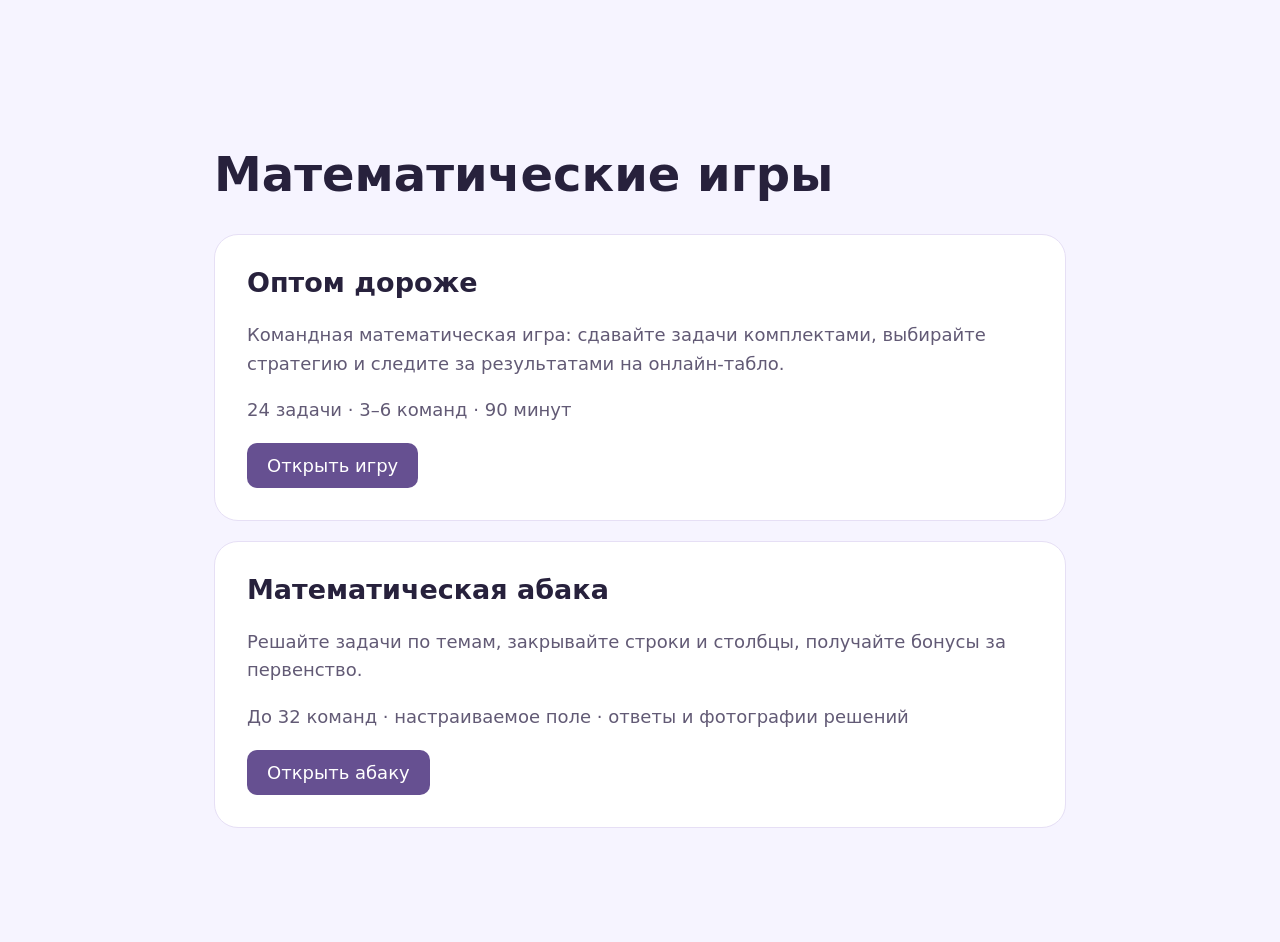
==== index.html @ e5bb2b26 "Add Mathematical Abaka on isolated Supabase tables" ====
<!doctype html><html lang="ru"><head><meta charset="utf-8"><meta name="viewport" content="width=device-width,initial-scale=1"><title>Математические игры</title><style>*{box-sizing:border-box}body{margin:0;background:#f6f4ff;color:#27213c;font:18px system-ui,sans-serif}main{max-width:900px;margin:10vh auto;padding:24px}h1{font-size:clamp(32px,6vw,48px)}article{padding:32px;background:white;border:1px solid #e6dff5;border-radius:24px}h2{margin-top:0}p{line-height:1.6;color:#625a75}a{display:inline-block;background:#665091;color:white;text-decoration:none;border-radius:10px;padding:12px 20px}</style></head><body><main><h1>Математические игры</h1><article><h2>Оптом дороже</h2><p>Командная математическая игра: сдавайте задачи комплектами, выбирайте стратегию и следите за результатами на онлайн-табло.</p><p>24 задачи · 3–6 команд · 90 минут</p><a href="./optom-dorozhe.html">Открыть игру</a></article><article style="margin-top:20px"><h2>Математическая абака</h2><p>Решайте задачи по темам, закрывайте строки и столбцы, получайте бонусы за первенство.</p><p>До 32 команд · настраиваемое поле · ответы и фотографии решений</p><a href="./abaka.html">Открыть абаку</a></article></main></body></html>
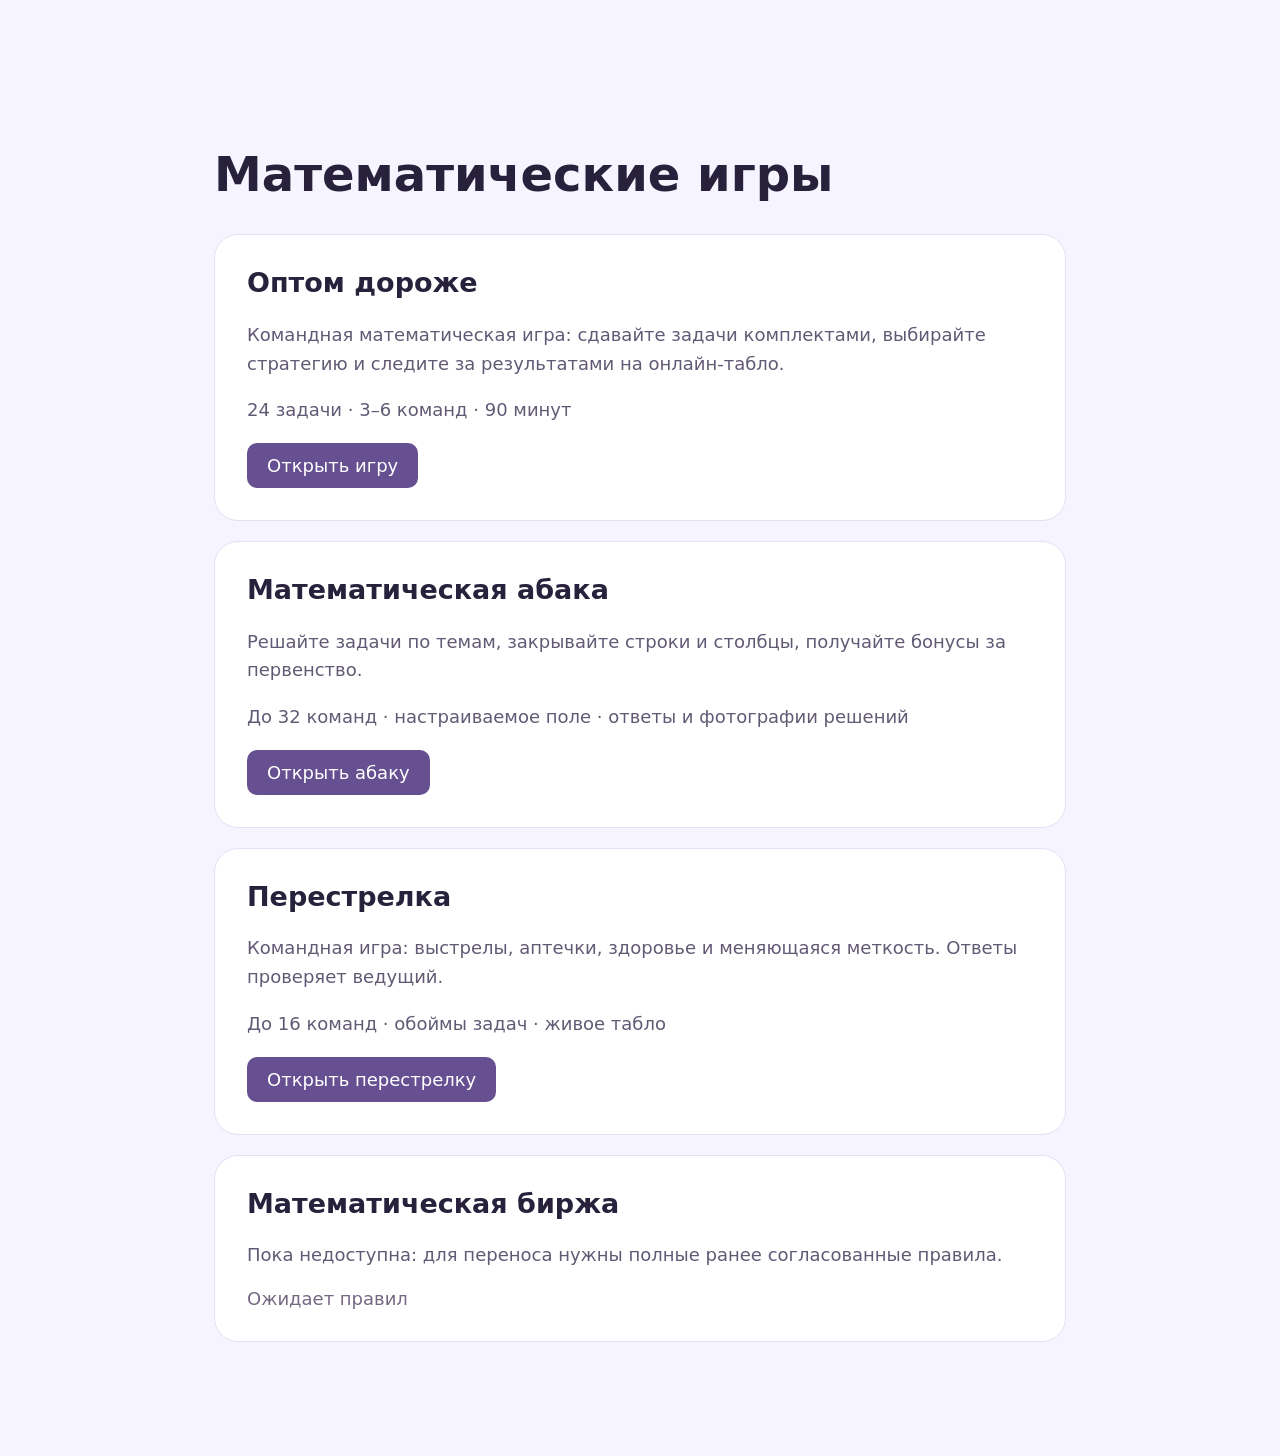
==== commit d601edc4: "Add Perestrelka with isolated Supabase engine and verified rules" ====
--- a/index.html
+++ b/index.html
@@ -1 +1 @@
-<!doctype html><html lang="ru"><head><meta charset="utf-8"><meta name="viewport" content="width=device-width,initial-scale=1"><title>Математические игры</title><style>*{box-sizing:border-box}body{margin:0;background:#f6f4ff;color:#27213c;font:18px system-ui,sans-serif}main{max-width:900px;margin:10vh auto;padding:24px}h1{font-size:clamp(32px,6vw,48px)}article{padding:32px;background:white;border:1px solid #e6dff5;border-radius:24px}h2{margin-top:0}p{line-height:1.6;color:#625a75}a{display:inline-block;background:#665091;color:white;text-decoration:none;border-radius:10px;padding:12px 20px}</style></head><body><main><h1>Математические игры</h1><article><h2>Оптом дороже</h2><p>Командная математическая игра: сдавайте задачи комплектами, выбирайте стратегию и следите за результатами на онлайн-табло.</p><p>24 задачи · 3–6 команд · 90 минут</p><a href="./optom-dorozhe.html">Открыть игру</a></article><article style="margin-top:20px"><h2>Математическая абака</h2><p>Решайте задачи по темам, закрывайте строки и столбцы, получайте бонусы за первенство.</p><p>До 32 команд · настраиваемое поле · ответы и фотографии решений</p><a href="./abaka.html">Открыть абаку</a></article></main></body></html>
+<!doctype html><html lang="ru"><head><meta charset="utf-8"><meta name="viewport" content="width=device-width,initial-scale=1"><title>Математические игры</title><style>*{box-sizing:border-box}body{margin:0;background:#f6f4ff;color:#27213c;font:18px system-ui,sans-serif}main{max-width:900px;margin:10vh auto;padding:24px}h1{font-size:clamp(32px,6vw,48px)}article{padding:32px;background:white;border:1px solid #e6dff5;border-radius:24px}h2{margin-top:0}p{line-height:1.6;color:#625a75}a{display:inline-block;background:#665091;color:white;text-decoration:none;border-radius:10px;padding:12px 20px}</style></head><body><main><h1>Математические игры</h1><article><h2>Оптом дороже</h2><p>Командная математическая игра: сдавайте задачи комплектами, выбирайте стратегию и следите за результатами на онлайн-табло.</p><p>24 задачи · 3–6 команд · 90 минут</p><a href="./optom-dorozhe.html">Открыть игру</a></article><article style="margin-top:20px"><h2>Математическая абака</h2><p>Решайте задачи по темам, закрывайте строки и столбцы, получайте бонусы за первенство.</p><p>До 32 команд · настраиваемое поле · ответы и фотографии решений</p><a href="./abaka.html">Открыть абаку</a></article><article style="margin-top:20px"><h2>Перестрелка</h2><p>Командная игра: выстрелы, аптечки, здоровье и меняющаяся меткость. Ответы проверяет ведущий.</p><p>До 16 команд · обоймы задач · живое табло</p><a href="./perestrelka.html">Открыть перестрелку</a></article><article style="margin-top:20px"><h2>Математическая биржа</h2><p>Пока недоступна: для переноса нужны полные ранее согласованные правила.</p><span style="color:#746883">Ожидает правил</span></article></main></body></html>
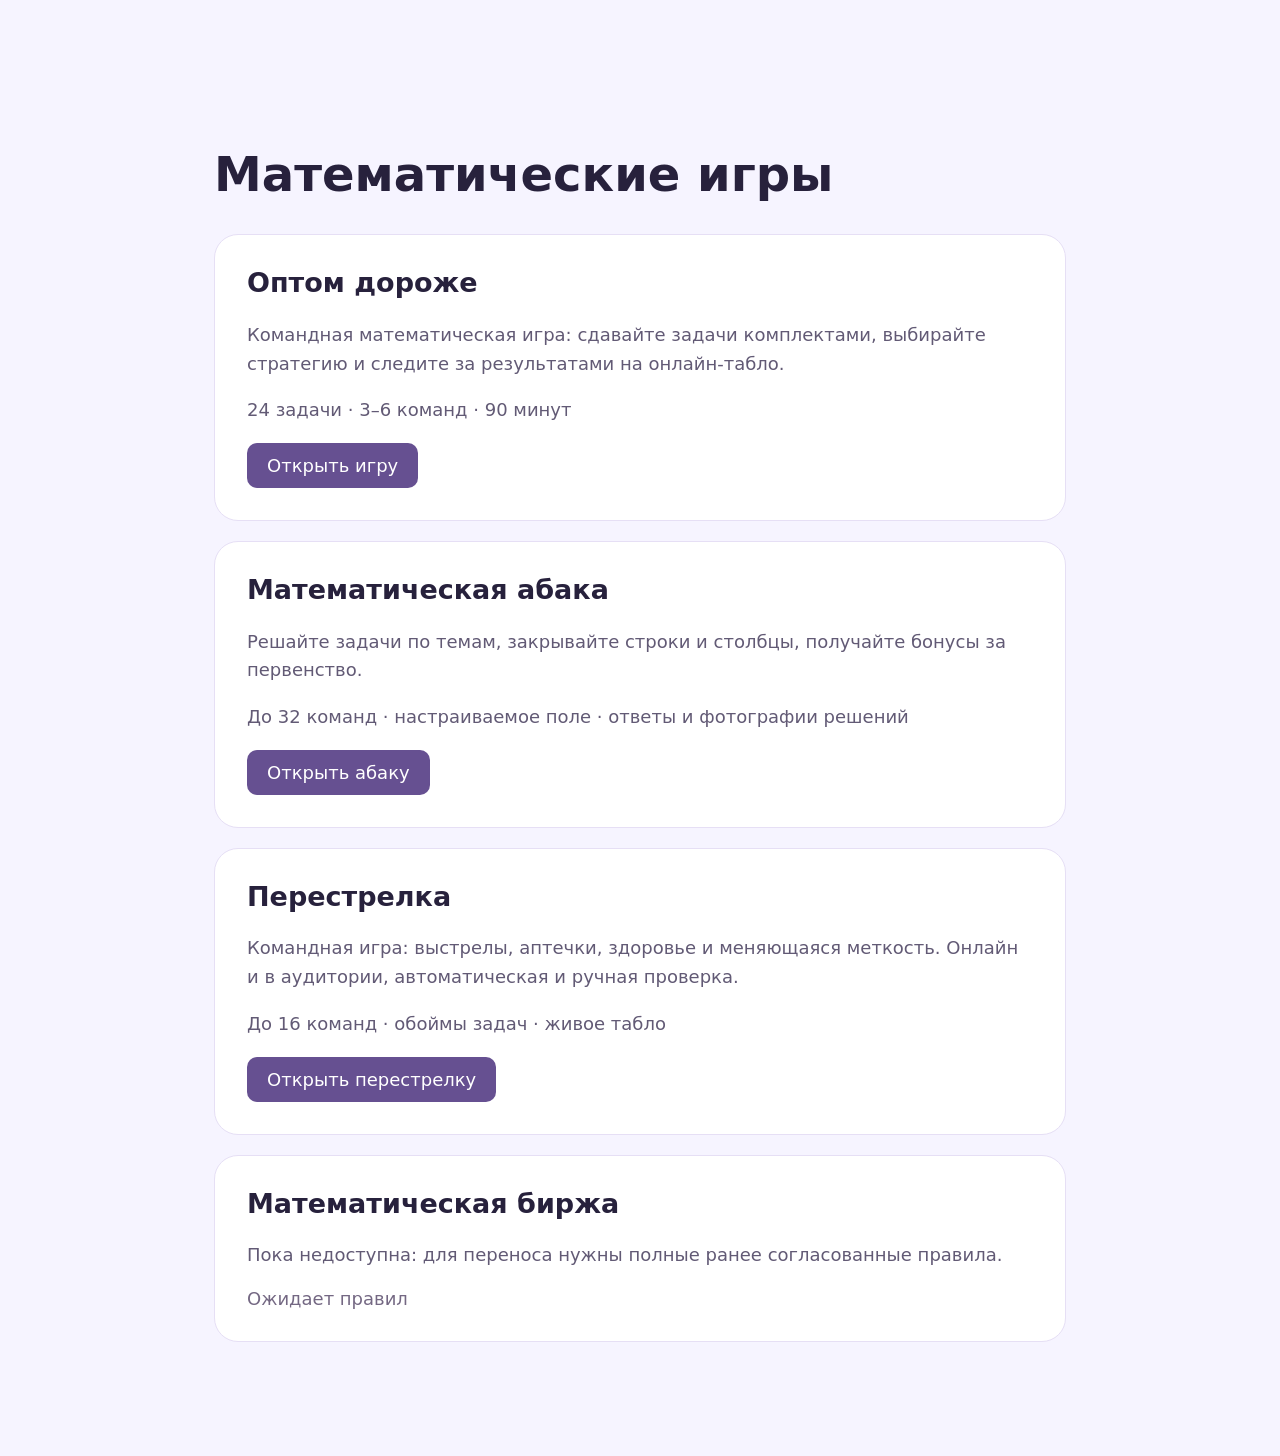
==== commit 180e73fd: "Add team submissions, Excel tasks and classroom mode across games" ====
--- a/index.html
+++ b/index.html
@@ -1 +1 @@
-<!doctype html><html lang="ru"><head><meta charset="utf-8"><meta name="viewport" content="width=device-width,initial-scale=1"><title>Математические игры</title><style>*{box-sizing:border-box}body{margin:0;background:#f6f4ff;color:#27213c;font:18px system-ui,sans-serif}main{max-width:900px;margin:10vh auto;padding:24px}h1{font-size:clamp(32px,6vw,48px)}article{padding:32px;background:white;border:1px solid #e6dff5;border-radius:24px}h2{margin-top:0}p{line-height:1.6;color:#625a75}a{display:inline-block;background:#665091;color:white;text-decoration:none;border-radius:10px;padding:12px 20px}</style></head><body><main><h1>Математические игры</h1><article><h2>Оптом дороже</h2><p>Командная математическая игра: сдавайте задачи комплектами, выбирайте стратегию и следите за результатами на онлайн-табло.</p><p>24 задачи · 3–6 команд · 90 минут</p><a href="./optom-dorozhe.html">Открыть игру</a></article><article style="margin-top:20px"><h2>Математическая абака</h2><p>Решайте задачи по темам, закрывайте строки и столбцы, получайте бонусы за первенство.</p><p>До 32 команд · настраиваемое поле · ответы и фотографии решений</p><a href="./abaka.html">Открыть абаку</a></article><article style="margin-top:20px"><h2>Перестрелка</h2><p>Командная игра: выстрелы, аптечки, здоровье и меняющаяся меткость. Ответы проверяет ведущий.</p><p>До 16 команд · обоймы задач · живое табло</p><a href="./perestrelka.html">Открыть перестрелку</a></article><article style="margin-top:20px"><h2>Математическая биржа</h2><p>Пока недоступна: для переноса нужны полные ранее согласованные правила.</p><span style="color:#746883">Ожидает правил</span></article></main></body></html>
+<!doctype html><html lang="ru"><head><meta charset="utf-8"><meta name="viewport" content="width=device-width,initial-scale=1"><title>Математические игры</title><style>*{box-sizing:border-box}body{margin:0;background:#f6f4ff;color:#27213c;font:18px system-ui,sans-serif}main{max-width:900px;margin:10vh auto;padding:24px}h1{font-size:clamp(32px,6vw,48px)}article{padding:32px;background:white;border:1px solid #e6dff5;border-radius:24px}h2{margin-top:0}p{line-height:1.6;color:#625a75}a{display:inline-block;background:#665091;color:white;text-decoration:none;border-radius:10px;padding:12px 20px}</style></head><body><main><h1>Математические игры</h1><article><h2>Оптом дороже</h2><p>Командная математическая игра: сдавайте задачи комплектами, выбирайте стратегию и следите за результатами на онлайн-табло.</p><p>24 задачи · 3–6 команд · 90 минут</p><a href="./optom-dorozhe.html">Открыть игру</a></article><article style="margin-top:20px"><h2>Математическая абака</h2><p>Решайте задачи по темам, закрывайте строки и столбцы, получайте бонусы за первенство.</p><p>До 32 команд · настраиваемое поле · ответы и фотографии решений</p><a href="./abaka.html">Открыть абаку</a></article><article style="margin-top:20px"><h2>Перестрелка</h2><p>Командная игра: выстрелы, аптечки, здоровье и меняющаяся меткость. Онлайн и в аудитории, автоматическая и ручная проверка.</p><p>До 16 команд · обоймы задач · живое табло</p><a href="./perestrelka.html">Открыть перестрелку</a></article><article style="margin-top:20px"><h2>Математическая биржа</h2><p>Пока недоступна: для переноса нужны полные ранее согласованные правила.</p><span style="color:#746883">Ожидает правил</span></article></main></body></html>
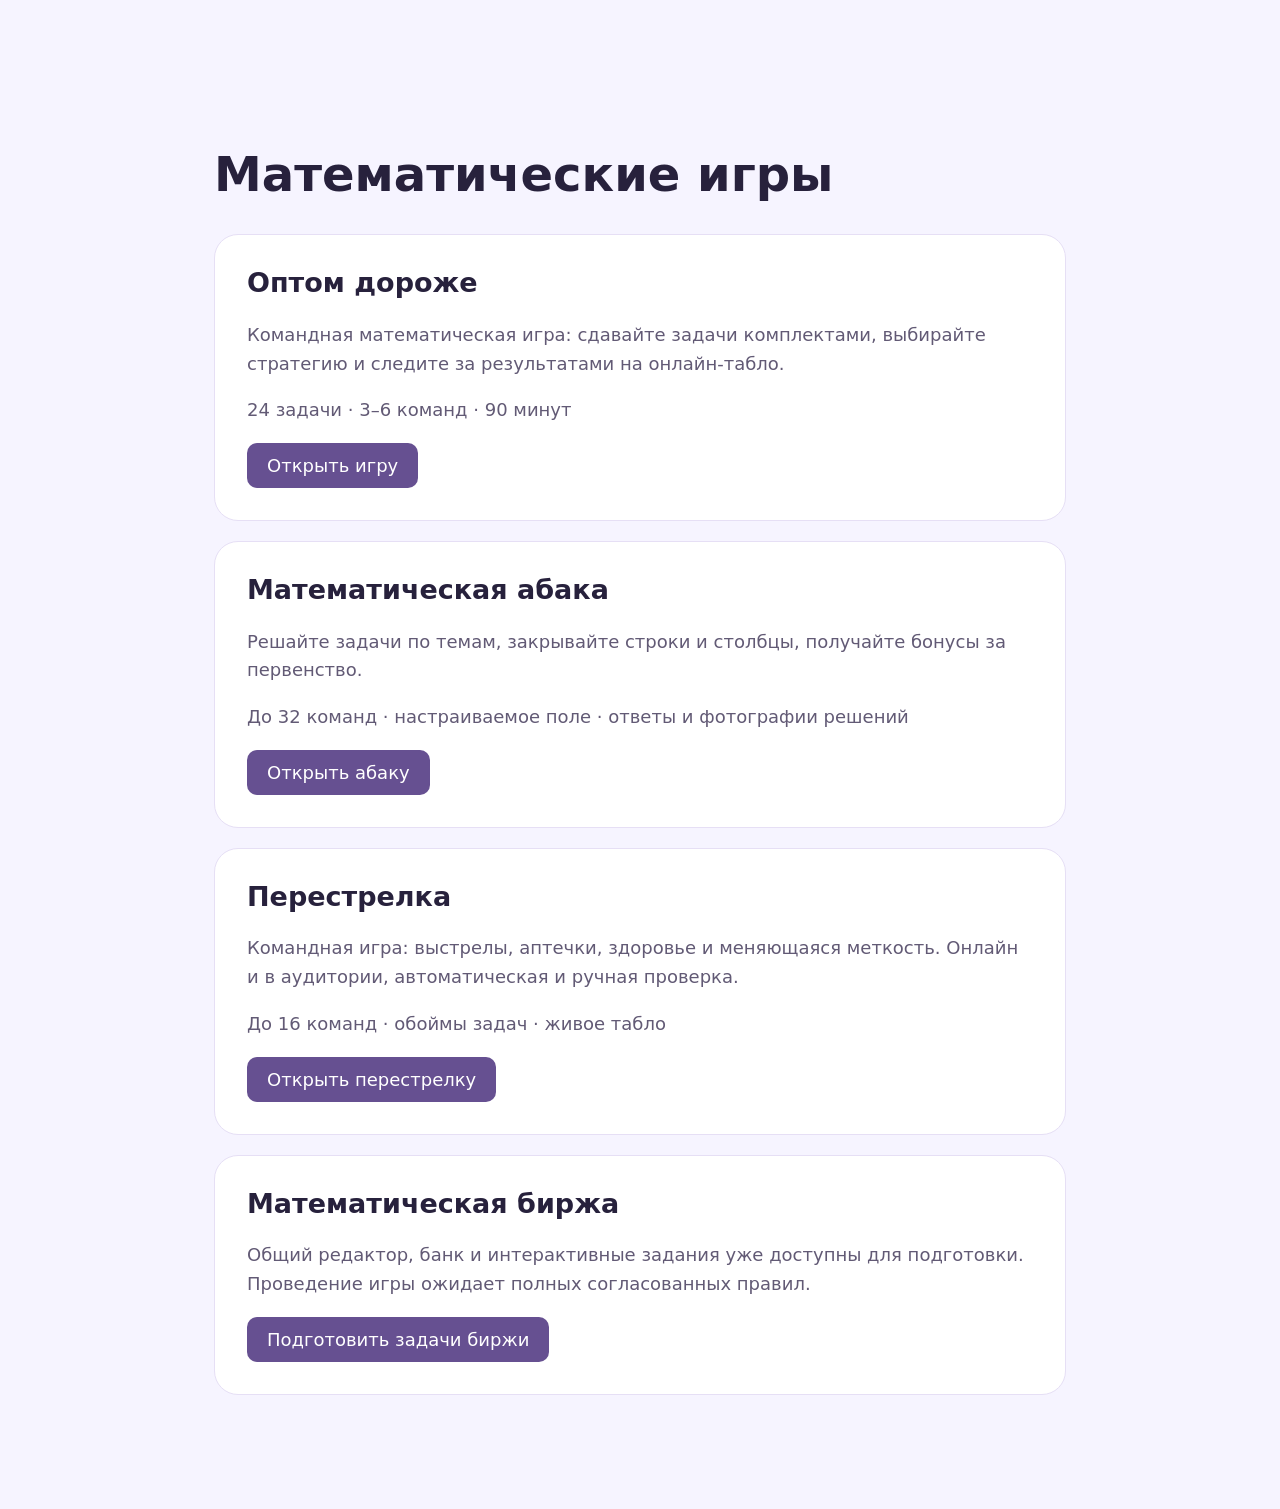
==== commit a2fce567: "Add shared task bank, cutting puzzles, private attachments and retention" ====
--- a/index.html
+++ b/index.html
@@ -1 +1 @@
-<!doctype html><html lang="ru"><head><meta charset="utf-8"><meta name="viewport" content="width=device-width,initial-scale=1"><title>Математические игры</title><style>*{box-sizing:border-box}body{margin:0;background:#f6f4ff;color:#27213c;font:18px system-ui,sans-serif}main{max-width:900px;margin:10vh auto;padding:24px}h1{font-size:clamp(32px,6vw,48px)}article{padding:32px;background:white;border:1px solid #e6dff5;border-radius:24px}h2{margin-top:0}p{line-height:1.6;color:#625a75}a{display:inline-block;background:#665091;color:white;text-decoration:none;border-radius:10px;padding:12px 20px}</style></head><body><main><h1>Математические игры</h1><article><h2>Оптом дороже</h2><p>Командная математическая игра: сдавайте задачи комплектами, выбирайте стратегию и следите за результатами на онлайн-табло.</p><p>24 задачи · 3–6 команд · 90 минут</p><a href="./optom-dorozhe.html">Открыть игру</a></article><article style="margin-top:20px"><h2>Математическая абака</h2><p>Решайте задачи по темам, закрывайте строки и столбцы, получайте бонусы за первенство.</p><p>До 32 команд · настраиваемое поле · ответы и фотографии решений</p><a href="./abaka.html">Открыть абаку</a></article><article style="margin-top:20px"><h2>Перестрелка</h2><p>Командная игра: выстрелы, аптечки, здоровье и меняющаяся меткость. Онлайн и в аудитории, автоматическая и ручная проверка.</p><p>До 16 команд · обоймы задач · живое табло</p><a href="./perestrelka.html">Открыть перестрелку</a></article><article style="margin-top:20px"><h2>Математическая биржа</h2><p>Пока недоступна: для переноса нужны полные ранее согласованные правила.</p><span style="color:#746883">Ожидает правил</span></article></main></body></html>
+<!doctype html><html lang="ru"><head><meta charset="utf-8"><meta name="viewport" content="width=device-width,initial-scale=1"><title>Математические игры</title><style>*{box-sizing:border-box}body{margin:0;background:#f6f4ff;color:#27213c;font:18px system-ui,sans-serif}main{max-width:900px;margin:10vh auto;padding:24px}h1{font-size:clamp(32px,6vw,48px)}article{padding:32px;background:white;border:1px solid #e6dff5;border-radius:24px}h2{margin-top:0}p{line-height:1.6;color:#625a75}a{display:inline-block;background:#665091;color:white;text-decoration:none;border-radius:10px;padding:12px 20px}</style></head><body><main><h1>Математические игры</h1><article><h2>Оптом дороже</h2><p>Командная математическая игра: сдавайте задачи комплектами, выбирайте стратегию и следите за результатами на онлайн-табло.</p><p>24 задачи · 3–6 команд · 90 минут</p><a href="./optom-dorozhe.html">Открыть игру</a></article><article style="margin-top:20px"><h2>Математическая абака</h2><p>Решайте задачи по темам, закрывайте строки и столбцы, получайте бонусы за первенство.</p><p>До 32 команд · настраиваемое поле · ответы и фотографии решений</p><a href="./abaka.html">Открыть абаку</a></article><article style="margin-top:20px"><h2>Перестрелка</h2><p>Командная игра: выстрелы, аптечки, здоровье и меняющаяся меткость. Онлайн и в аудитории, автоматическая и ручная проверка.</p><p>До 16 команд · обоймы задач · живое табло</p><a href="./perestrelka.html">Открыть перестрелку</a></article><article style="margin-top:20px"><h2>Математическая биржа</h2><p>Общий редактор, банк и интерактивные задания уже доступны для подготовки. Проведение игры ожидает полных согласованных правил.</p><a href="./birzha.html">Подготовить задачи биржи</a></article></main></body></html>
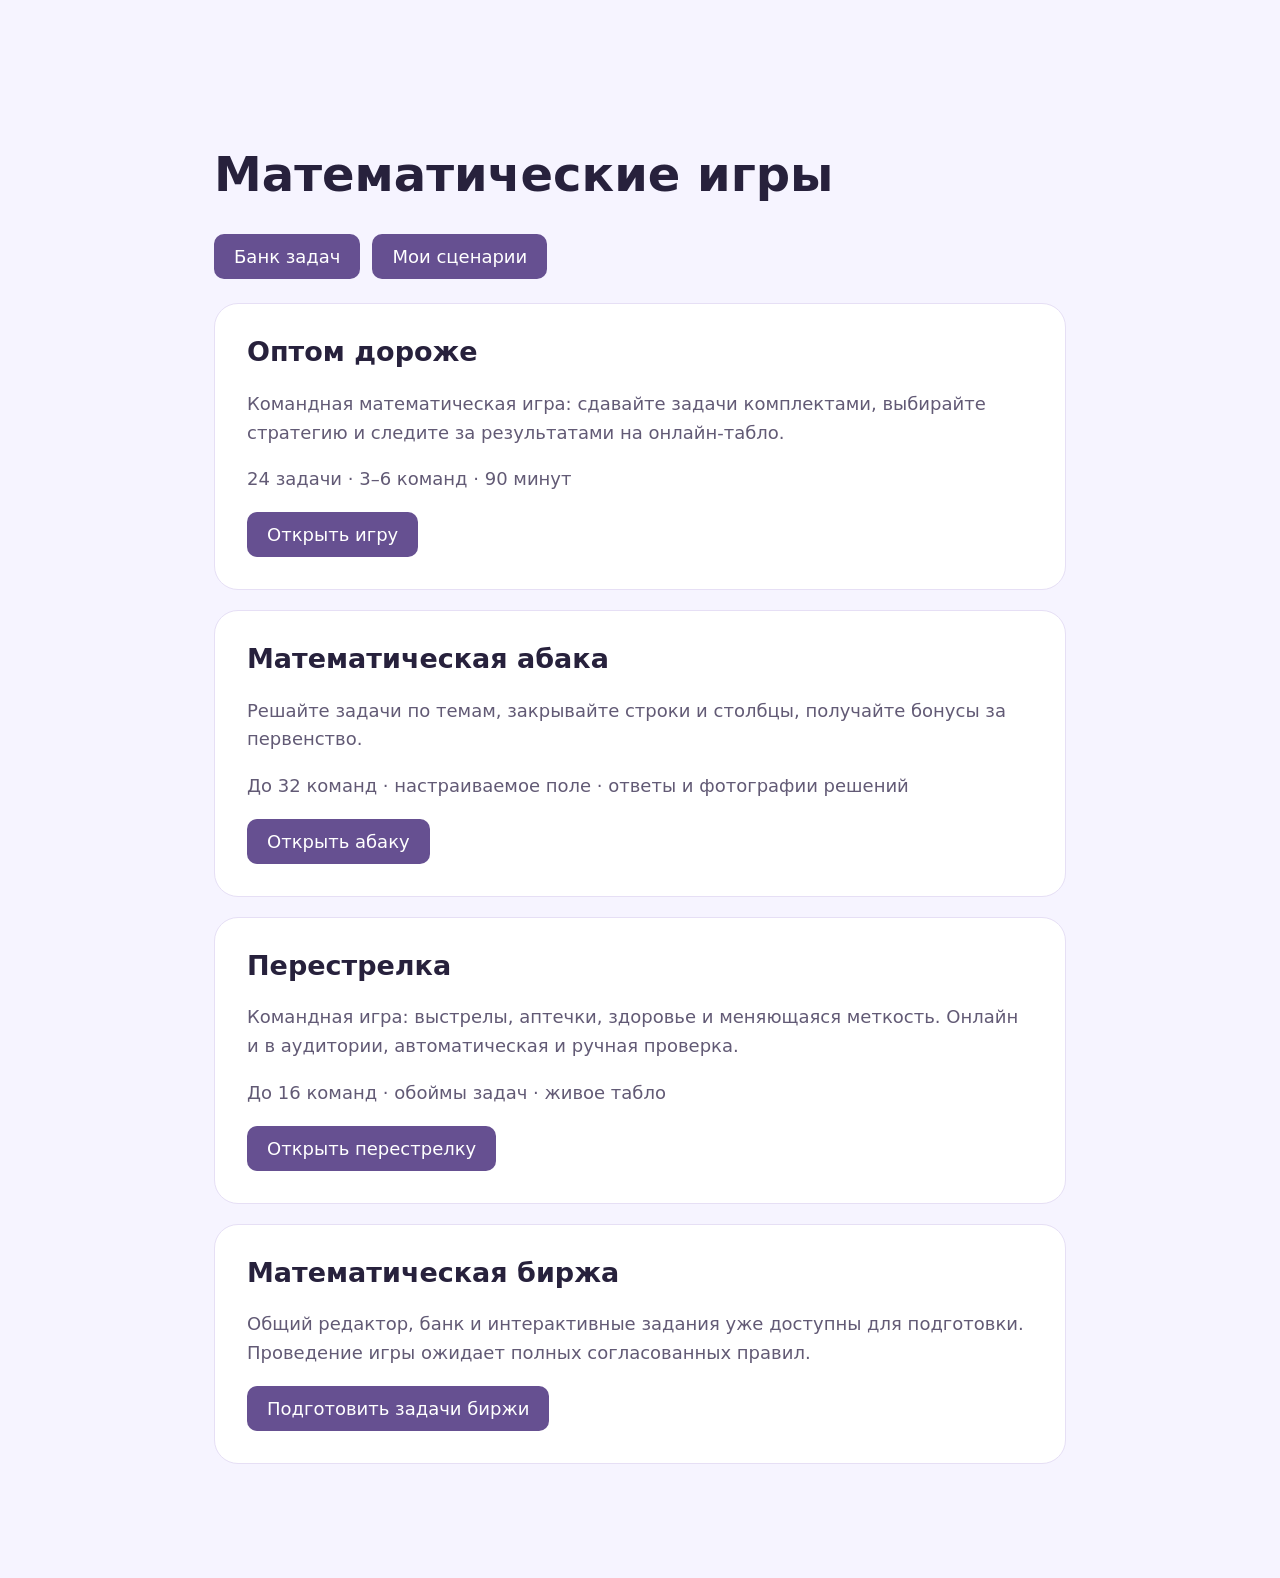
==== commit 5c77195e: "Add standalone task bank, persistent sign-in and reusable game scenarios" ====
--- a/index.html
+++ b/index.html
@@ -1 +1 @@
-<!doctype html><html lang="ru"><head><meta charset="utf-8"><meta name="viewport" content="width=device-width,initial-scale=1"><title>Математические игры</title><style>*{box-sizing:border-box}body{margin:0;background:#f6f4ff;color:#27213c;font:18px system-ui,sans-serif}main{max-width:900px;margin:10vh auto;padding:24px}h1{font-size:clamp(32px,6vw,48px)}article{padding:32px;background:white;border:1px solid #e6dff5;border-radius:24px}h2{margin-top:0}p{line-height:1.6;color:#625a75}a{display:inline-block;background:#665091;color:white;text-decoration:none;border-radius:10px;padding:12px 20px}</style></head><body><main><h1>Математические игры</h1><article><h2>Оптом дороже</h2><p>Командная математическая игра: сдавайте задачи комплектами, выбирайте стратегию и следите за результатами на онлайн-табло.</p><p>24 задачи · 3–6 команд · 90 минут</p><a href="./optom-dorozhe.html">Открыть игру</a></article><article style="margin-top:20px"><h2>Математическая абака</h2><p>Решайте задачи по темам, закрывайте строки и столбцы, получайте бонусы за первенство.</p><p>До 32 команд · настраиваемое поле · ответы и фотографии решений</p><a href="./abaka.html">Открыть абаку</a></article><article style="margin-top:20px"><h2>Перестрелка</h2><p>Командная игра: выстрелы, аптечки, здоровье и меняющаяся меткость. Онлайн и в аудитории, автоматическая и ручная проверка.</p><p>До 16 команд · обоймы задач · живое табло</p><a href="./perestrelka.html">Открыть перестрелку</a></article><article style="margin-top:20px"><h2>Математическая биржа</h2><p>Общий редактор, банк и интерактивные задания уже доступны для подготовки. Проведение игры ожидает полных согласованных правил.</p><a href="./birzha.html">Подготовить задачи биржи</a></article></main></body></html>
+<!doctype html><html lang="ru"><head><meta charset="utf-8"><meta name="viewport" content="width=device-width,initial-scale=1"><title>Математические игры</title><style>*{box-sizing:border-box}body{margin:0;background:#f6f4ff;color:#27213c;font:18px system-ui,sans-serif}main{max-width:900px;margin:10vh auto;padding:24px}h1{font-size:clamp(32px,6vw,48px)}article{padding:32px;background:white;border:1px solid #e6dff5;border-radius:24px}h2{margin-top:0}p{line-height:1.6;color:#625a75}a{display:inline-block;background:#665091;color:white;text-decoration:none;border-radius:10px;padding:12px 20px}</style></head><body><main><h1>Математические игры</h1><nav style="display:flex;gap:12px;flex-wrap:wrap;margin-bottom:24px"><a href="./bank.html">Банк задач</a><a href="./saved-games.html">Мои сценарии</a></nav><article><h2>Оптом дороже</h2><p>Командная математическая игра: сдавайте задачи комплектами, выбирайте стратегию и следите за результатами на онлайн-табло.</p><p>24 задачи · 3–6 команд · 90 минут</p><a href="./optom-dorozhe.html">Открыть игру</a></article><article style="margin-top:20px"><h2>Математическая абака</h2><p>Решайте задачи по темам, закрывайте строки и столбцы, получайте бонусы за первенство.</p><p>До 32 команд · настраиваемое поле · ответы и фотографии решений</p><a href="./abaka.html">Открыть абаку</a></article><article style="margin-top:20px"><h2>Перестрелка</h2><p>Командная игра: выстрелы, аптечки, здоровье и меняющаяся меткость. Онлайн и в аудитории, автоматическая и ручная проверка.</p><p>До 16 команд · обоймы задач · живое табло</p><a href="./perestrelka.html">Открыть перестрелку</a></article><article style="margin-top:20px"><h2>Математическая биржа</h2><p>Общий редактор, банк и интерактивные задания уже доступны для подготовки. Проведение игры ожидает полных согласованных правил.</p><a href="./birzha.html">Подготовить задачи биржи</a></article></main></body></html>
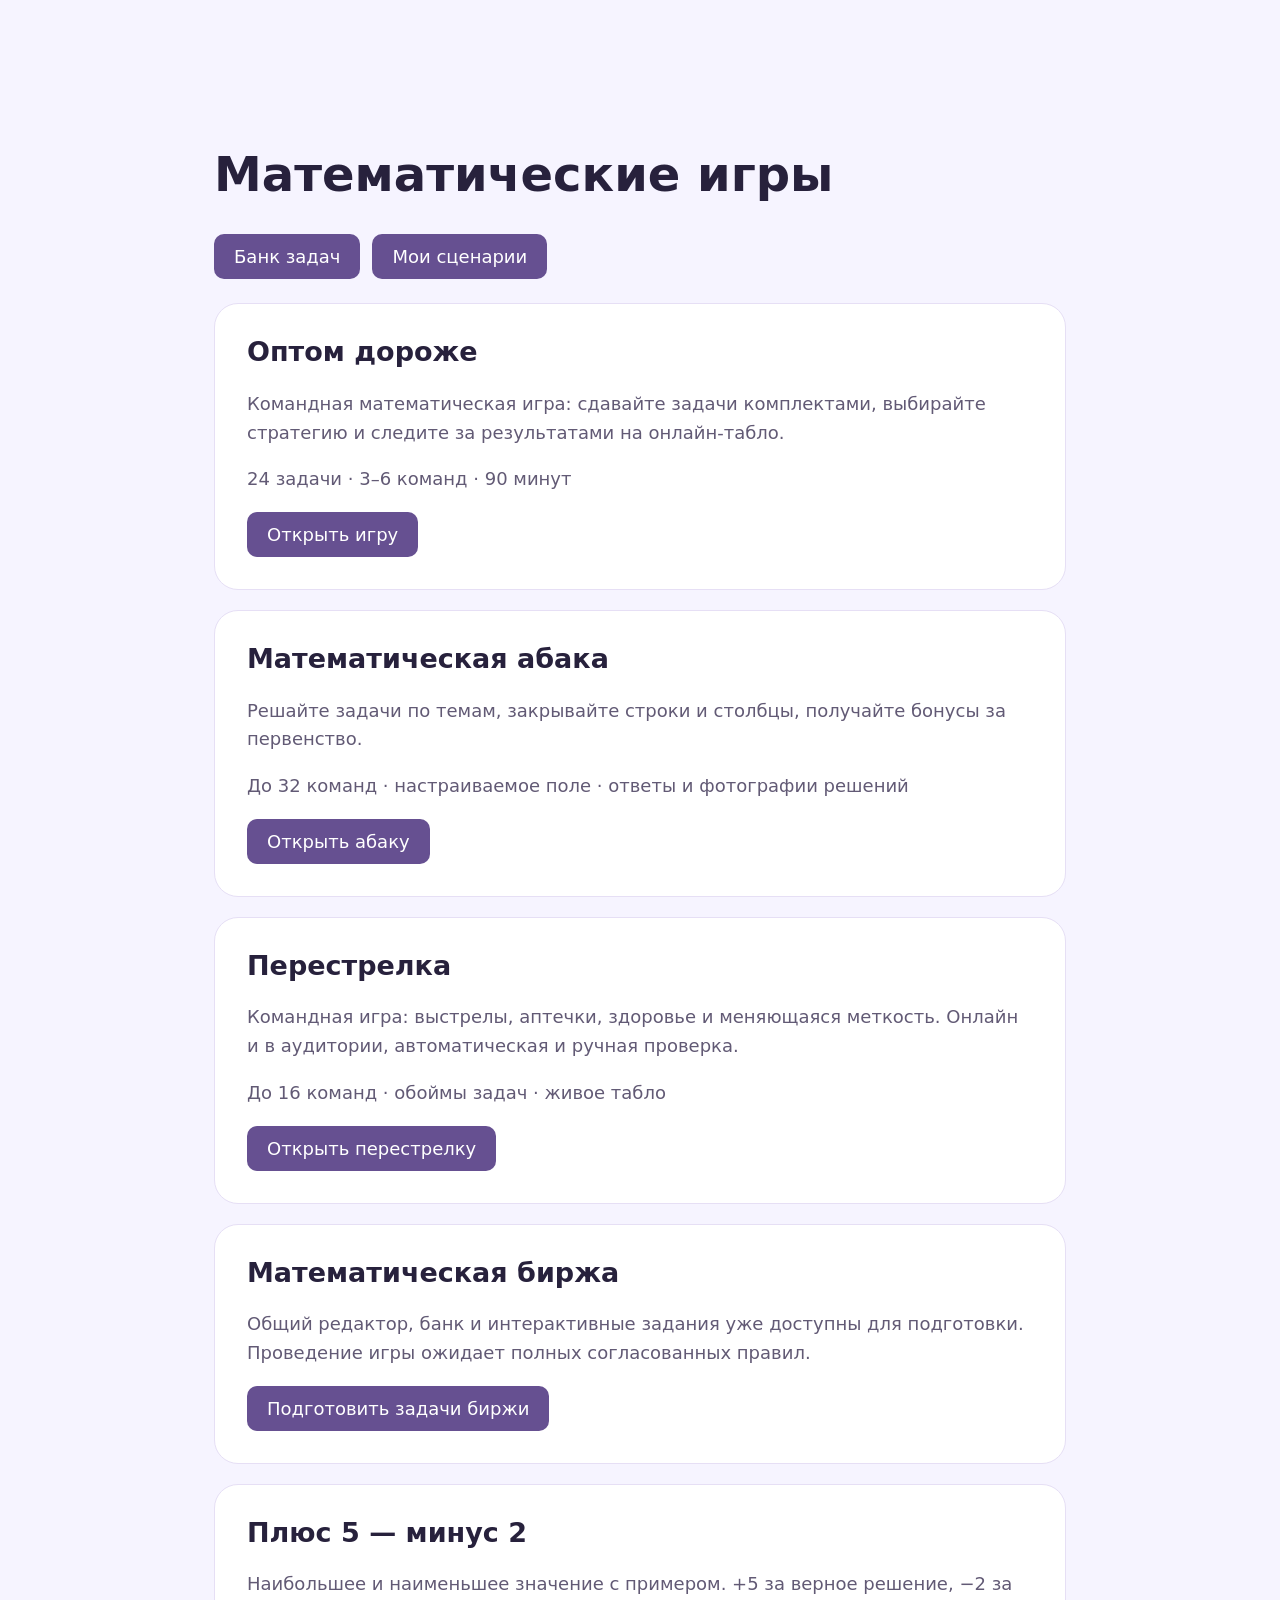
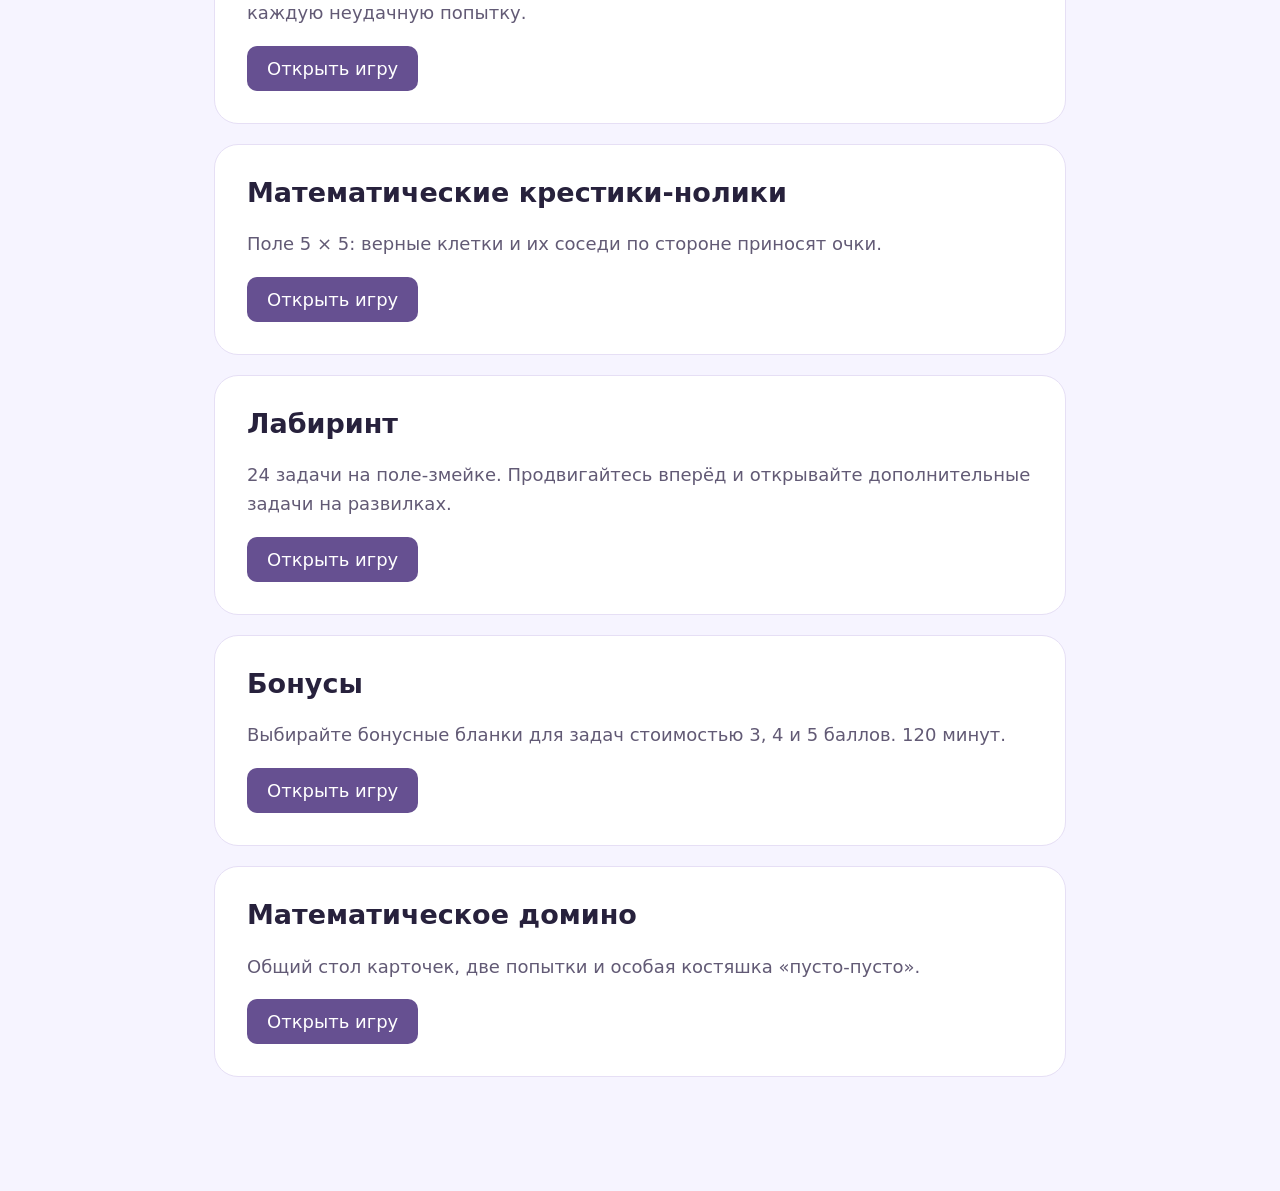
==== commit d722cf3b: "Add five games with shared tasks, review and private files" ====
--- a/index.html
+++ b/index.html
@@ -1 +1 @@
-<!doctype html><html lang="ru"><head><meta charset="utf-8"><meta name="viewport" content="width=device-width,initial-scale=1"><title>Математические игры</title><style>*{box-sizing:border-box}body{margin:0;background:#f6f4ff;color:#27213c;font:18px system-ui,sans-serif}main{max-width:900px;margin:10vh auto;padding:24px}h1{font-size:clamp(32px,6vw,48px)}article{padding:32px;background:white;border:1px solid #e6dff5;border-radius:24px}h2{margin-top:0}p{line-height:1.6;color:#625a75}a{display:inline-block;background:#665091;color:white;text-decoration:none;border-radius:10px;padding:12px 20px}</style></head><body><main><h1>Математические игры</h1><nav style="display:flex;gap:12px;flex-wrap:wrap;margin-bottom:24px"><a href="./bank.html">Банк задач</a><a href="./saved-games.html">Мои сценарии</a></nav><article><h2>Оптом дороже</h2><p>Командная математическая игра: сдавайте задачи комплектами, выбирайте стратегию и следите за результатами на онлайн-табло.</p><p>24 задачи · 3–6 команд · 90 минут</p><a href="./optom-dorozhe.html">Открыть игру</a></article><article style="margin-top:20px"><h2>Математическая абака</h2><p>Решайте задачи по темам, закрывайте строки и столбцы, получайте бонусы за первенство.</p><p>До 32 команд · настраиваемое поле · ответы и фотографии решений</p><a href="./abaka.html">Открыть абаку</a></article><article style="margin-top:20px"><h2>Перестрелка</h2><p>Командная игра: выстрелы, аптечки, здоровье и меняющаяся меткость. Онлайн и в аудитории, автоматическая и ручная проверка.</p><p>До 16 команд · обоймы задач · живое табло</p><a href="./perestrelka.html">Открыть перестрелку</a></article><article style="margin-top:20px"><h2>Математическая биржа</h2><p>Общий редактор, банк и интерактивные задания уже доступны для подготовки. Проведение игры ожидает полных согласованных правил.</p><a href="./birzha.html">Подготовить задачи биржи</a></article></main></body></html>
+<!doctype html><html lang="ru"><head><meta charset="utf-8"><meta name="viewport" content="width=device-width,initial-scale=1"><title>Математические игры</title><style>*{box-sizing:border-box}body{margin:0;background:#f6f4ff;color:#27213c;font:18px system-ui,sans-serif}main{max-width:900px;margin:10vh auto;padding:24px}h1{font-size:clamp(32px,6vw,48px)}article{padding:32px;background:white;border:1px solid #e6dff5;border-radius:24px}h2{margin-top:0}p{line-height:1.6;color:#625a75}a{display:inline-block;background:#665091;color:white;text-decoration:none;border-radius:10px;padding:12px 20px}</style></head><body><main><h1>Математические игры</h1><nav style="display:flex;gap:12px;flex-wrap:wrap;margin-bottom:24px"><a href="./bank.html">Банк задач</a><a href="./saved-games.html">Мои сценарии</a></nav><article><h2>Оптом дороже</h2><p>Командная математическая игра: сдавайте задачи комплектами, выбирайте стратегию и следите за результатами на онлайн-табло.</p><p>24 задачи · 3–6 команд · 90 минут</p><a href="./optom-dorozhe.html">Открыть игру</a></article><article style="margin-top:20px"><h2>Математическая абака</h2><p>Решайте задачи по темам, закрывайте строки и столбцы, получайте бонусы за первенство.</p><p>До 32 команд · настраиваемое поле · ответы и фотографии решений</p><a href="./abaka.html">Открыть абаку</a></article><article style="margin-top:20px"><h2>Перестрелка</h2><p>Командная игра: выстрелы, аптечки, здоровье и меняющаяся меткость. Онлайн и в аудитории, автоматическая и ручная проверка.</p><p>До 16 команд · обоймы задач · живое табло</p><a href="./perestrelka.html">Открыть перестрелку</a></article><article style="margin-top:20px"><h2>Математическая биржа</h2><p>Общий редактор, банк и интерактивные задания уже доступны для подготовки. Проведение игры ожидает полных согласованных правил.</p><a href="./birzha.html">Подготовить задачи биржи</a></article><article style="margin-top:20px"><h2>Плюс 5 — минус 2</h2><p>Наибольшее и наименьшее значение с примером. +5 за верное решение, −2 за каждую неудачную попытку.</p><a href="./new-games.html?kind=p52">Открыть игру</a></article><article style="margin-top:20px"><h2>Математические крестики-нолики</h2><p>Поле 5 × 5: верные клетки и их соседи по стороне приносят очки.</p><a href="./new-games.html?kind=xo">Открыть игру</a></article><article style="margin-top:20px"><h2>Лабиринт</h2><p>24 задачи на поле-змейке. Продвигайтесь вперёд и открывайте дополнительные задачи на развилках.</p><a href="./new-games.html?kind=maze">Открыть игру</a></article><article style="margin-top:20px"><h2>Бонусы</h2><p>Выбирайте бонусные бланки для задач стоимостью 3, 4 и 5 баллов. 120 минут.</p><a href="./new-games.html?kind=bonus">Открыть игру</a></article><article style="margin-top:20px"><h2>Математическое домино</h2><p>Общий стол карточек, две попытки и особая костяшка «пусто-пусто».</p><a href="./new-games.html?kind=domino">Открыть игру</a></article></main></body></html>
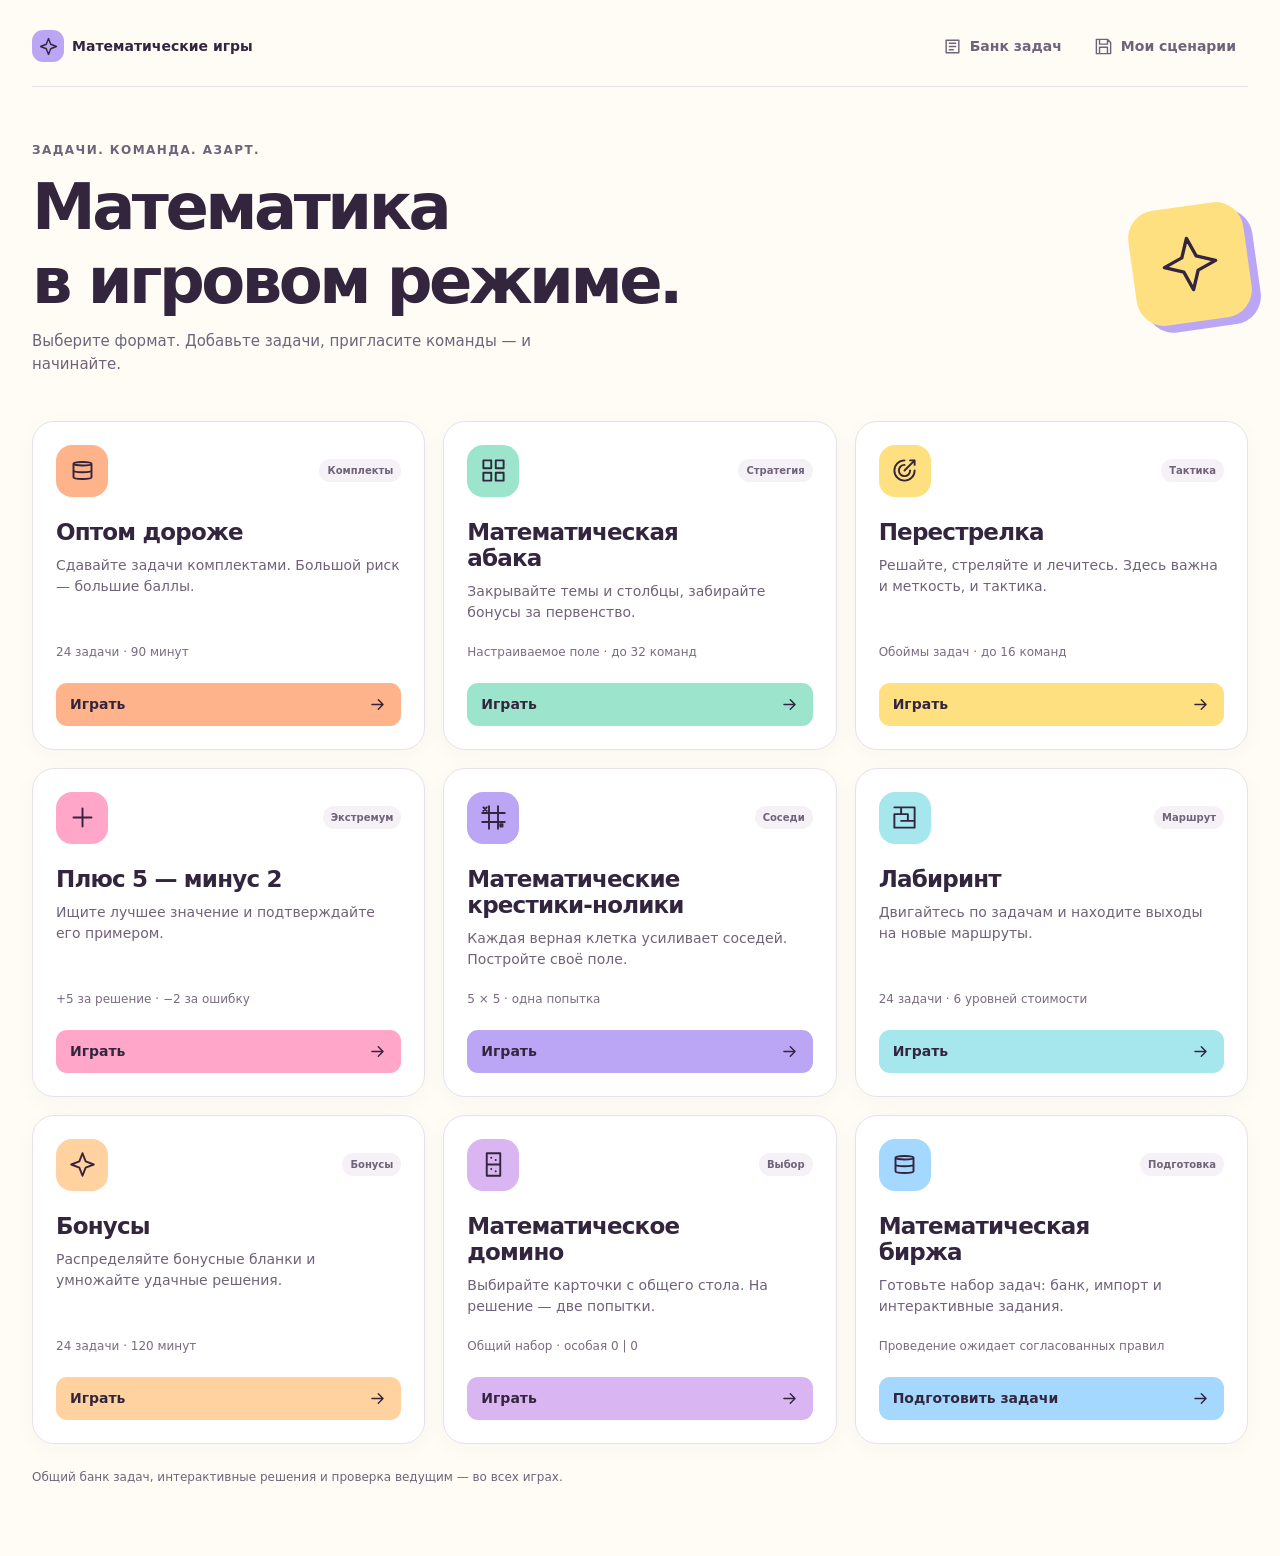
==== commit d014d427: "Unify platform UI with responsive Candy design system Compact task editor and cutting tools, shared " ====
--- a/index.html
+++ b/index.html
@@ -1 +1 @@
-<!doctype html><html lang="ru"><head><meta charset="utf-8"><meta name="viewport" content="width=device-width,initial-scale=1"><title>Математические игры</title><style>*{box-sizing:border-box}body{margin:0;background:#f6f4ff;color:#27213c;font:18px system-ui,sans-serif}main{max-width:900px;margin:10vh auto;padding:24px}h1{font-size:clamp(32px,6vw,48px)}article{padding:32px;background:white;border:1px solid #e6dff5;border-radius:24px}h2{margin-top:0}p{line-height:1.6;color:#625a75}a{display:inline-block;background:#665091;color:white;text-decoration:none;border-radius:10px;padding:12px 20px}</style></head><body><main><h1>Математические игры</h1><nav style="display:flex;gap:12px;flex-wrap:wrap;margin-bottom:24px"><a href="./bank.html">Банк задач</a><a href="./saved-games.html">Мои сценарии</a></nav><article><h2>Оптом дороже</h2><p>Командная математическая игра: сдавайте задачи комплектами, выбирайте стратегию и следите за результатами на онлайн-табло.</p><p>24 задачи · 3–6 команд · 90 минут</p><a href="./optom-dorozhe.html">Открыть игру</a></article><article style="margin-top:20px"><h2>Математическая абака</h2><p>Решайте задачи по темам, закрывайте строки и столбцы, получайте бонусы за первенство.</p><p>До 32 команд · настраиваемое поле · ответы и фотографии решений</p><a href="./abaka.html">Открыть абаку</a></article><article style="margin-top:20px"><h2>Перестрелка</h2><p>Командная игра: выстрелы, аптечки, здоровье и меняющаяся меткость. Онлайн и в аудитории, автоматическая и ручная проверка.</p><p>До 16 команд · обоймы задач · живое табло</p><a href="./perestrelka.html">Открыть перестрелку</a></article><article style="margin-top:20px"><h2>Математическая биржа</h2><p>Общий редактор, банк и интерактивные задания уже доступны для подготовки. Проведение игры ожидает полных согласованных правил.</p><a href="./birzha.html">Подготовить задачи биржи</a></article><article style="margin-top:20px"><h2>Плюс 5 — минус 2</h2><p>Наибольшее и наименьшее значение с примером. +5 за верное решение, −2 за каждую неудачную попытку.</p><a href="./new-games.html?kind=p52">Открыть игру</a></article><article style="margin-top:20px"><h2>Математические крестики-нолики</h2><p>Поле 5 × 5: верные клетки и их соседи по стороне приносят очки.</p><a href="./new-games.html?kind=xo">Открыть игру</a></article><article style="margin-top:20px"><h2>Лабиринт</h2><p>24 задачи на поле-змейке. Продвигайтесь вперёд и открывайте дополнительные задачи на развилках.</p><a href="./new-games.html?kind=maze">Открыть игру</a></article><article style="margin-top:20px"><h2>Бонусы</h2><p>Выбирайте бонусные бланки для задач стоимостью 3, 4 и 5 баллов. 120 минут.</p><a href="./new-games.html?kind=bonus">Открыть игру</a></article><article style="margin-top:20px"><h2>Математическое домино</h2><p>Общий стол карточек, две попытки и особая костяшка «пусто-пусто».</p><a href="./new-games.html?kind=domino">Открыть игру</a></article></main></body></html>
+<!doctype html><html lang="ru"><head><meta charset="utf-8"><meta name="viewport" content="width=device-width,initial-scale=1"><title>Математические игры</title><link rel="stylesheet" href="./platform-ui.css?v=candy-2"><script src="./platform-ui.js?v=candy-2"></script></head><body class="mg-catalog"><main><nav></nav><header class="mg-catalog-hero"><div><div class="mg-eyebrow">Задачи. Команда. Азарт.</div><h1>Математика<br>в игровом режиме.</h1><p>Выберите формат. Добавьте задачи, пригласите команды — и начинайте.</p></div><div class="mg-hero-mark" data-icon="spark" aria-hidden="true"></div></header><div class="mg-catalog-grid"><article class="mg-game-card" style="--card-accent:var(--peach)"><div class="mg-game-card-top"><span class="mg-game-icon" data-icon="coins"></span><span class="mg-chip">Комплекты</span></div><h2>Оптом дороже</h2><p>Сдавайте задачи комплектами. Большой риск — большие баллы.</p><p class="mg-game-meta">24 задачи · 90 минут</p><a href="./optom-dorozhe.html"><span>Играть</span><span data-icon="arrow"></span></a></article><article class="mg-game-card" style="--card-accent:var(--mint)"><div class="mg-game-card-top"><span class="mg-game-icon" data-icon="grid"></span><span class="mg-chip">Стратегия</span></div><h2>Математическая абака</h2><p>Закрывайте темы и столбцы, забирайте бонусы за первенство.</p><p class="mg-game-meta">Настраиваемое поле · до 32 команд</p><a href="./abaka.html"><span>Играть</span><span data-icon="arrow"></span></a></article><article class="mg-game-card" style="--card-accent:var(--lemon)"><div class="mg-game-card-top"><span class="mg-game-icon" data-icon="target"></span><span class="mg-chip">Тактика</span></div><h2>Перестрелка</h2><p>Решайте, стреляйте и лечитесь. Здесь важна и меткость, и тактика.</p><p class="mg-game-meta">Обоймы задач · до 16 команд</p><a href="./perestrelka.html"><span>Играть</span><span data-icon="arrow"></span></a></article><article class="mg-game-card" style="--card-accent:var(--strawberry)"><div class="mg-game-card-top"><span class="mg-game-icon" data-icon="plus"></span><span class="mg-chip">Экстремум</span></div><h2>Плюс 5 — минус 2</h2><p>Ищите лучшее значение и подтверждайте его примером.</p><p class="mg-game-meta">+5 за решение · −2 за ошибку</p><a href="./new-games.html?kind=p52"><span>Играть</span><span data-icon="arrow"></span></a></article><article class="mg-game-card" style="--card-accent:var(--lavender)"><div class="mg-game-card-top"><span class="mg-game-icon" data-icon="xo"></span><span class="mg-chip">Соседи</span></div><h2>Математические крестики-нолики</h2><p>Каждая верная клетка усиливает соседей. Постройте своё поле.</p><p class="mg-game-meta">5 × 5 · одна попытка</p><a href="./new-games.html?kind=xo"><span>Играть</span><span data-icon="arrow"></span></a></article><article class="mg-game-card" style="--card-accent:var(--aqua)"><div class="mg-game-card-top"><span class="mg-game-icon" data-icon="maze"></span><span class="mg-chip">Маршрут</span></div><h2>Лабиринт</h2><p>Двигайтесь по задачам и находите выходы на новые маршруты.</p><p class="mg-game-meta">24 задачи · 6 уровней стоимости</p><a href="./new-games.html?kind=maze"><span>Играть</span><span data-icon="arrow"></span></a></article><article class="mg-game-card" style="--card-accent:var(--apricot)"><div class="mg-game-card-top"><span class="mg-game-icon" data-icon="spark"></span><span class="mg-chip">Бонусы</span></div><h2>Бонусы</h2><p>Распределяйте бонусные бланки и умножайте удачные решения.</p><p class="mg-game-meta">24 задачи · 120 минут</p><a href="./new-games.html?kind=bonus"><span>Играть</span><span data-icon="arrow"></span></a></article><article class="mg-game-card" style="--card-accent:var(--orchid)"><div class="mg-game-card-top"><span class="mg-game-icon" data-icon="domino"></span><span class="mg-chip">Выбор</span></div><h2>Математическое домино</h2><p>Выбирайте карточки с общего стола. На решение — две попытки.</p><p class="mg-game-meta">Общий набор · особая 0 | 0</p><a href="./new-games.html?kind=domino"><span>Играть</span><span data-icon="arrow"></span></a></article><article class="mg-game-card" style="--card-accent:var(--sky)"><div class="mg-game-card-top"><span class="mg-game-icon" data-icon="coins"></span><span class="mg-chip">Подготовка</span></div><h2>Математическая биржа</h2><p>Готовьте набор задач: банк, импорт и интерактивные задания.</p><p class="mg-game-meta">Проведение ожидает согласованных правил</p><a href="./birzha.html"><span>Подготовить задачи</span><span data-icon="arrow"></span></a></article></div><p class="mg-catalog-footer">Общий банк задач, интерактивные решения и проверка ведущим — во всех играх.</p></main></body></html>
--- a/platform-ui.css
+++ b/platform-ui.css
@@ -0,0 +1,28 @@
+/* Math Games · Candy UI. Shared tokens, components and responsive layouts. */
+:root{--strawberry:#FFA6C9;--lavender:#BBA6F5;--mint:#9CE5CC;--lemon:#FFE080;--sky:#A5D8FF;--peach:#FFB38A;--aqua:#A6E7ED;--apricot:#FFD2A0;--orchid:#D9B5F2;--milk:#FFFCF6;--paper:#fff;--plum:#34253F;--muted:#706379;--line:#E8E1EA;--soft:#F5F1F7;--yes-bg:#D9F4E8;--yes-ink:#17523E;--no-bg:#FFE2EA;--no-ink:#852C48;--wait-bg:#FFF0BB;--wait-ink:#70501A;--radius:18px;--radius-sm:11px;--shadow:0 5px 22px #38254308;--accent:var(--lavender);--font:ui-rounded,'Avenir Next','Segoe UI',system-ui,sans-serif}
+:root[data-game=od]{--accent:var(--peach)}:root[data-game=ab]{--accent:var(--mint)}:root[data-game=ps]{--accent:var(--lemon)}:root[data-game=birzha]{--accent:var(--sky)}:root[data-game=p52]{--accent:var(--strawberry)}:root[data-game=xo]{--accent:var(--lavender)}:root[data-game=maze]{--accent:var(--aqua)}:root[data-game=bonus]{--accent:var(--apricot)}:root[data-game=domino]{--accent:var(--orchid)}
+html.mg-ui{color-scheme:light;scroll-behavior:smooth;scroll-padding-top:20px}html.mg-ui *{box-sizing:border-box}html.mg-ui body{margin:0;background:var(--milk);color:var(--plum);font:15px/1.5 var(--font);accent-color:#73519D}html.mg-ui main{max-width:1280px;margin:0 auto;padding:22px 32px 60px;width:100%;min-width:0}html.mg-ui [hidden],html.mg-ui .hidden{display:none!important}html.mg-ui h1,html.mg-ui h2,html.mg-ui h3{color:var(--plum);font-family:var(--font);line-height:1.15;letter-spacing:-.035em}html.mg-ui h1{font-size:clamp(28px,3.6vw,44px);font-weight:850;margin:22px 0 14px}html.mg-ui h2{font-size:21px;margin:0 0 14px;font-weight:800}html.mg-ui h3{font-size:17px;margin:12px 0;font-weight:750}html.mg-ui p{color:inherit;line-height:1.55;margin:10px 0;overflow-wrap:anywhere}html.mg-ui small,.mg-ui .muted,.mg-ui .notes,.mg-ui .foot{color:var(--muted);font-size:13px}html.mg-ui a{color:#694091;text-underline-offset:3px}html.mg-ui main>header{display:flex;justify-content:space-between;align-items:center;gap:16px;margin:20px 0}html.mg-ui main>header h1{margin:0 0 6px}html.mg-ui main>header>div:last-child{flex-shrink:0}html.mg-ui .clock,html.mg-ui #clock{font:800 clamp(24px,3vw,38px)/1.1 var(--font);font-variant-numeric:tabular-nums;letter-spacing:-.045em;background:var(--accent);color:var(--plum);padding:12px 18px;border-radius:16px;min-width:110px;text-align:center}
+html.mg-ui .mg-topnav{display:flex;align-items:center;gap:8px;flex-wrap:wrap;min-height:54px;padding:0 0 16px;border-bottom:1px solid var(--line);margin-bottom:24px}html.mg-ui .mg-topnav a{display:inline-flex;align-items:center;gap:8px;text-decoration:none;padding:8px 12px;border-radius:12px;font-size:14px;font-weight:650;background:transparent;color:var(--muted)}html.mg-ui .mg-topnav a:first-child{color:var(--plum);font-weight:850;margin-right:auto;padding-left:0}html.mg-ui .mg-topnav a[aria-current=page]{background:var(--accent);color:var(--plum)}.mg-ui .mg-icon{width:19px;height:19px;vertical-align:middle;flex:none;fill:none;stroke:currentColor;stroke-width:1.8;stroke-linecap:round;stroke-linejoin:round}.mg-ui .mg-brand-mark{display:grid;place-items:center;width:32px;height:32px;background:var(--lavender);border-radius:11px;color:var(--plum);font-size:23px}
+html.mg-ui :is(section.card,div.card,details.card,article.card),html.mg-ui #workspace>article{padding:22px;border:1px solid var(--line);border-radius:var(--radius);background:var(--paper);box-shadow:var(--shadow);margin:16px 0}html.mg-ui .card .card{box-shadow:none;border-color:var(--line)}html.mg-ui details{margin:14px 0}html.mg-ui details>summary{cursor:pointer;font-weight:750;color:var(--plum);padding:8px 0;min-height:40px}html.mg-ui details[open]>summary{margin-bottom:12px}html.mg-ui details>summary::marker{color:#9172AF;font-size:.8em}html.mg-ui .mg-advanced{background:var(--soft);border:0;border-radius:12px;padding:4px 14px}html.mg-ui .mg-advanced>summary{font-size:14px}html.mg-ui button,html.mg-ui .mg-button{display:inline-flex;align-items:center;justify-content:center;gap:7px;min-height:40px;padding:9px 15px;margin:3px 5px 3px 0;border:1px solid transparent;border-radius:var(--radius-sm);background:var(--soft);color:var(--plum);font:700 14px/1.25 var(--font);cursor:pointer;text-decoration:none;box-shadow:none;transition:transform .14s,background-color .14s,box-shadow .14s}html.mg-ui button:hover:not(:disabled),html.mg-ui .mg-button:hover{background:#ECE5F2;transform:translateY(-1px)}html.mg-ui button:active:not(:disabled){transform:translateY(1px)}html.mg-ui button:disabled{opacity:.48;cursor:not-allowed}html.mg-ui button:is(.mg-primary,[data-variant=primary]),html.mg-ui .mg-button.mg-primary{background:var(--plum);color:white;box-shadow:0 3px 0 #23152E15}html.mg-ui button.mg-primary:hover:not(:disabled){background:#594366;box-shadow:0 4px 12px #34253F20}html.mg-ui button:is(.yes,.review-yes){background:var(--yes-bg);color:var(--yes-ink)}html.mg-ui button:is(.no,.bad,.danger,.review-no),html.mg-ui button.mg-danger{background:var(--no-bg);color:var(--no-ink)}html.mg-ui .mg-quiet{background:transparent;border-color:var(--line);font-weight:600}html.mg-ui :is(button,a,input,textarea,select,summary):focus-visible{outline:3px solid #8160B4;outline-offset:3px}html.mg-ui .mg-skip{position:absolute;left:-10000px}html.mg-ui .mg-skip:focus{left:16px;top:8px;z-index:1000;background:white;padding:12px}
+html.mg-ui label{display:flex;flex-direction:column;gap:6px;margin:10px 0;color:var(--muted);font-size:13px;font-weight:650;min-width:0}html.mg-ui :is(input,textarea,select){font:500 15px/1.4 var(--font);padding:9px 11px;border:1px solid #D6CBDC;border-radius:10px;color:var(--plum);background:white;min-height:40px;max-width:100%;box-shadow:none;margin:0}html.mg-ui :is(input,select){width:auto;max-width:360px}html.mg-ui input[type=number]{width:108px!important}html.mg-ui :is(input[type=checkbox],input[type=radio]){width:18px!important;height:18px;min-height:18px;margin:0 6px 0 0;vertical-align:middle}html.mg-ui label:has(>input[type=checkbox]){display:flex;flex-direction:row;align-items:center;gap:2px;color:var(--plum);font-size:14px;font-weight:550}html.mg-ui input[readonly]{background:var(--soft);font-size:13px}html.mg-ui input:is([id*=Link],[id=link]),html.mg-ui #links input{width:100%;max-width:none;font-size:12px}html.mg-ui textarea{width:100%;min-height:90px;resize:vertical}html.mg-ui #names{max-width:600px;min-height:100px}html.mg-ui #title,html.mg-ui #gameTitle{width:100%;max-width:480px}html.mg-ui .row,html.mg-ui .bar{display:flex;align-items:center;gap:10px;flex-wrap:wrap;margin:10px 0}html.mg-ui .row>label{margin:0}.mg-ui .mg-fields,.mg-ui .settings{display:grid;grid-template-columns:repeat(3,minmax(0,1fr));gap:12px 20px;max-width:850px}.mg-ui .mg-fields label{margin:0}.mg-ui .mg-fields :is(input,select){max-width:100%}html.mg-ui .scroll{overflow:auto;max-width:100%;overscroll-behavior-x:contain}html.mg-ui table{width:100%;border-collapse:separate;border-spacing:0;font-size:14px;background:white}html.mg-ui :is(th,td){padding:9px 11px;border:0;border-bottom:1px solid var(--line);vertical-align:middle;color:var(--plum)}html.mg-ui th{background:#F7F3F8;color:var(--muted);font-size:12px;font-weight:750;white-space:nowrap}html.mg-ui tr:last-child td{border-bottom:0}html.mg-ui .review-matrix-scroll{border:1px solid var(--line);border-radius:14px;max-width:100%;overflow:auto}html.mg-ui .review-matrix{width:max-content;min-width:100%}html.mg-ui .review-matrix :is(th,td){padding:4px;min-width:42px}html.mg-ui .review-matrix th:first-child{min-width:130px;background:#F7F3F8}html.mg-ui .review-cell{min-height:36px;min-width:36px;margin:0;padding:6px;border:0;border-radius:9px;font-size:15px}html.mg-ui .review-cell.empty{color:#97879F;background:#F6F2F7}html.mg-ui :is(.tag,.badge,.notice){display:inline-flex;align-items:center;gap:5px;border:0;border-radius:9px;padding:5px 9px;font-size:12px;font-weight:650;color:var(--plum);background:var(--soft)}html.mg-ui :is(.tag.yes,.review-cell.yes,.task.yes,.task-grid .yes){background:var(--yes-bg);color:var(--yes-ink)}html.mg-ui :is(.tag.no,.review-cell.no,.task.no,.task-grid .no){background:var(--no-bg);color:var(--no-ink)}html.mg-ui :is(.tag.pending,.review-cell.pending,.task.pending,.task-grid .pending){background:var(--wait-bg);color:var(--wait-ink)}html.mg-ui .status-legend{display:flex;gap:6px;flex-wrap:wrap}html.mg-ui .status-legend .tag{font-size:11px}html.mg-ui [role=status]:empty{display:none}html.mg-ui :is(#connection,.foot){font-size:11px;color:var(--muted)}html.mg-ui #connection{margin:2px 0 10px}html.mg-ui :is(#message,#error,#answerStatus,[role=status]){overflow-wrap:anywhere}html.mg-ui :is(#message,#error):not(:empty){padding:9px 12px;background:var(--wait-bg);border-radius:10px;font-size:13px;margin:8px 0}
+/* Task editor: concise primary fields, optional controls, import and bank pane. */
+html.mg-ui .mg-manager{padding:0;min-width:0}html.mg-ui .mg-manager>h3,html.mg-ui .mg-manager>.mg-manager-nav{display:none}html.mg-ui .mg-manager-status{font-size:12px;color:var(--muted);margin:8px 0 14px}html.mg-ui .mg-toolbar{display:flex;gap:6px;align-items:center;flex-wrap:wrap;margin:12px 0 18px}html.mg-ui .mg-toolbar details{margin:0}html.mg-ui .mg-toolbar details[open]{flex-basis:100%;background:var(--soft);padding:10px 14px;border-radius:12px}html.mg-ui .mg-toolbar details>summary{padding:8px;font-size:13px;min-height:36px}html.mg-ui .mg-editor-layout{min-width:0}html.mg-ui .mg-position{width:100%!important;max-width:100%!important;margin:0 0 18px!important;border-color:var(--line);background:#FAF7FC}html.mg-ui .mg-form{display:grid;grid-template-columns:repeat(2,minmax(0,1fr));gap:12px 20px;align-items:start;min-width:0}html.mg-ui .mg-form>label{margin:0}html.mg-ui .mg-form :is(input:not([type=checkbox]),select){width:100%;max-width:100%}html.mg-ui .mg-form .mg-wide{grid-column:1/-1}html.mg-ui .mg-form .mg-short{max-width:360px}html.mg-ui .mg-form textarea{min-height:128px}html.mg-ui .mg-form>.mg-advanced{margin:0}html.mg-ui .mg-form>.mg-advanced>div{display:grid;grid-template-columns:repeat(2,minmax(0,1fr));gap:10px 16px}html.mg-ui .mg-manager details.mg-preview{padding:0 14px;border:1px solid var(--line);border-radius:12px;margin:0}html.mg-ui .mg-bank{border-top:1px solid var(--line);padding-top:14px}.mg-ui .mg-bank-results{display:grid;grid-template-columns:repeat(2,minmax(0,1fr));gap:12px}html.mg-ui .mg-manager .mg-bank-results article{margin:0;padding:16px;background:white;border:1px solid var(--line);border-radius:14px;min-width:0}html.mg-ui .mg-bank-results article>div{max-height:150px;overflow:auto;font-size:13px;margin:8px 0;color:var(--muted)}html.mg-ui .mg-bank-results article>strong{font-size:14px}.mg-ui .mg-bank-search{display:flex;gap:8px;align-items:end;margin-bottom:16px}.mg-ui .mg-bank-search label{flex:1;margin:0}.mg-ui .mg-bank-search input{width:100%!important;max-width:100%!important}html.mg-ui .mg-bank-results button{min-height:34px;font-size:12px;padding:7px 10px}html.mg-ui .mg-bank-results details>summary{font-size:12px}html.mg-ui .mg-auth{font-size:12px;color:var(--muted)}html.mg-ui .mg-auth>p{display:inline-block;margin:0 8px 0 0}html.mg-ui .mg-auth button{font-size:12px;min-height:30px;padding:5px 9px;background:transparent}html.mg-ui .mg-auth form{display:flex;gap:8px;flex-wrap:wrap}html.mg-ui .mg-auth form :is(input,button){min-height:38px}html.mg-ui .mg-dirty{color:#805020;font-size:12px}html.mg-ui .mg-cut-settings{display:grid;grid-template-columns:repeat(3,minmax(0,1fr));gap:10px 16px;background:var(--soft);padding:16px;border-radius:14px}html.mg-ui .mg-cut-settings label{margin:0}html.mg-ui .mg-cut-settings .mg-wide{grid-column:1/-1}html.mg-ui .mg-cut-settings input[type=number]{width:100%!important;max-width:120px}html.mg-ui .mg-cut-settings .mg-advanced{grid-column:1/-1;padding:0;background:transparent}html.mg-ui .mg-cut-settings .mg-advanced>div{display:grid;grid-template-columns:repeat(3,minmax(0,1fr));gap:12px}html.mg-ui .mg-cutting{border:1px solid var(--line);border-radius:16px;padding:16px;background:#FCFAFD;margin:14px 0}html.mg-ui .mg-cutting svg{margin:12px auto!important;max-height:450px!important;background:transparent!important;border:1px solid var(--line);border-radius:12px!important}html.mg-ui .mg-cut-tools{display:flex;align-items:end;gap:10px;flex-wrap:wrap}html.mg-ui .mg-cut-tools label{margin:0}html.mg-ui .mg-cutting>p{font-size:12px;color:var(--muted)}html.mg-ui .mg-cut-palette{display:flex;gap:5px;flex-wrap:wrap}.mg-ui .mg-cut-palette button{width:32px;height:32px;min-height:32px;padding:0;margin:0;border:2px solid transparent;background:var(--swatch)}.mg-ui .mg-cut-palette button[aria-pressed=true]{border-color:var(--plum);box-shadow:0 0 0 2px white inset}.mg-ui .mg-cut-palette button svg{width:15px;height:15px;margin:0!important;border:0;background:transparent!important}
+/* Review, uploads and game fields. */
+html.mg-ui dialog{color:var(--plum);border:1px solid var(--line);border-radius:22px;box-shadow:0 24px 90px #30203D30;max-width:calc(100vw - 24px);background:white}html.mg-ui dialog::backdrop{background:#34253F66;backdrop-filter:blur(4px)}html.mg-ui .grid-review-dialog{width:820px;padding:24px;max-height:92dvh}html.mg-ui .grid-review-dialog h2{padding-right:40px}html.mg-ui .grid-review-actions{gap:6px;background:white;border-top:1px solid var(--line);bottom:-24px;padding:12px 0;margin-top:18px}html.mg-ui .review-response{background:var(--soft);border-radius:12px;padding:14px}html.mg-ui .review-workspace{grid-template-columns:minmax(190px,280px) minmax(0,1fr);gap:14px}html.mg-ui .review-queue{max-height:65vh;overflow:auto}html.mg-ui .review-filters{display:flex;gap:16px;flex-wrap:wrap}html.mg-ui .review-filters label{margin:0}html.mg-ui .team-boards{display:grid;grid-template-columns:repeat(auto-fit,minmax(min(100%,360px),1fr));gap:16px}html.mg-ui .team-board{border:1px solid var(--line);padding:14px;border-radius:14px;box-shadow:none}html.mg-ui .team-board h3{margin:0 0 10px}html.mg-ui .task{border-radius:12px;min-height:64px;border:1px solid var(--line)}html.mg-ui .task-grid{display:grid;gap:7px;grid-template-columns:repeat(auto-fit,minmax(90px,1fr))}html.mg-ui .task-grid.xo{grid-template-columns:repeat(5,minmax(0,1fr));max-width:660px}html.mg-ui .task-grid.maze{grid-template-columns:repeat(4,minmax(0,1fr));max-width:660px}html.mg-ui .task-grid button{display:flex;flex-direction:column;gap:4px;margin:0;padding:12px 6px;min-height:68px;border:1px solid var(--line);font-size:16px;font-weight:800}html.mg-ui .task-grid small{font-size:10px;font-weight:600}html.mg-ui .task-grid button.chosen{outline:2px solid #8462AC;outline-offset:1px}html.mg-ui .task-grid .locked{opacity:.46}html.mg-ui #pool{display:grid;grid-template-columns:repeat(auto-fill,minmax(100px,1fr));gap:8px}html.mg-ui #pool button{flex-direction:column;min-height:72px;font-size:22px;margin:0;background:#FFFBF4;border-color:#DFD1E5}html.mg-ui #pool button small{font-size:11px}html.mg-ui #scoreboard tr:first-child td,html.mg-ui .board-table tr:nth-child(2) td{background:#FFFAE9}html.mg-ui #mySummary.summary{display:flex;justify-content:space-between;gap:14px;background:var(--accent)}html.mg-ui #mySummary b{font-size:26px}html.mg-ui .record,html.mg-ui .packet{padding:12px 0;border-bottom:1px solid var(--line);box-shadow:none;border-radius:0}html.mg-ui #composer{margin-top:18px}html.mg-ui #task-content,html.mg-ui #statement,html.mg-ui #teamStatement{line-height:1.75}html.mg-ui .katex{color:var(--plum);font-size:1.12em}.mg-ui .katex-display{overflow-x:auto;overflow-y:hidden;padding:5px 0;margin:12px 0}.mg-ui .mg-achievements{display:flex;flex-wrap:wrap;gap:8px;margin:12px 0}.mg-ui .mg-achievement{display:inline-flex;align-items:center;gap:7px;padding:7px 11px;border-radius:99px;background:var(--accent);color:var(--plum);font-size:12px;font-weight:750}.mg-ui .mg-toast{position:fixed;bottom:24px;left:50%;transform:translateX(-50%);display:flex;align-items:center;gap:10px;background:var(--plum);color:white;padding:13px 19px;border-radius:15px;box-shadow:0 8px 30px #34253F30;font-size:14px;z-index:10000;max-width:calc(100vw - 32px);animation:mg-arrive .2s ease-out}.mg-ui .mg-toast[data-tone=success]{background:#244C3E}.mg-ui .mg-toast svg{color:var(--mint)}.mg-ui .mg-feedback{animation:mg-pop .28s ease-out}.mg-ui .mg-active-game #participant,.mg-ui .mg-active-game #team,.mg-ui .mg-active-game #teamIntro{border-top:4px solid var(--accent)}
+/* Catalogue */
+html.mg-ui .mg-catalog main{max-width:1280px}html.mg-ui .mg-catalog-hero{display:flex;align-items:end;justify-content:space-between;gap:30px;padding:30px 0 34px}.mg-ui .mg-eyebrow{font-size:12px;font-weight:800;letter-spacing:.12em;text-transform:uppercase;color:var(--muted)}html.mg-ui .mg-catalog-hero h1{font-size:clamp(36px,5vw,64px);letter-spacing:-.055em;max-width:750px;margin:12px 0}.mg-ui .mg-catalog-hero p{color:var(--muted);max-width:530px}.mg-ui .mg-hero-mark{display:grid;place-items:center;transform:rotate(-8deg);background:var(--lemon);border-radius:28px;width:116px;height:116px;flex-shrink:0;box-shadow:8px 8px 0 var(--lavender)}.mg-ui .mg-hero-mark .mg-icon{width:62px;height:62px;stroke-width:1.3}.mg-ui .mg-catalog-grid{display:grid;grid-template-columns:repeat(3,minmax(0,1fr));gap:18px}html.mg-ui article.mg-game-card{display:flex;flex-direction:column;padding:23px;border:1px solid var(--line);border-radius:22px;margin:0;background:white;min-width:0;box-shadow:var(--shadow);transition:transform .18s,box-shadow .18s}html.mg-ui article.mg-game-card:hover{transform:translateY(-3px);box-shadow:0 10px 30px #34253F10;border-color:#D8C9E3}.mg-ui .mg-game-card-top{display:flex;justify-content:space-between;align-items:center;margin-bottom:22px}.mg-ui .mg-game-icon{display:grid;place-items:center;border-radius:16px;width:52px;height:52px;background:var(--card-accent)}.mg-ui .mg-game-icon .mg-icon{width:27px;height:27px;stroke-width:1.7}html.mg-ui .mg-game-card h2{font-size:23px;margin:0 0 10px;line-height:1.13;max-width:270px}.mg-ui .mg-game-card p{color:var(--muted);font-size:14px;margin:0 0 15px}.mg-ui .mg-game-card .mg-game-meta{font-size:12px;color:#796B80;margin-top:auto;padding-top:4px}.mg-ui .mg-game-card>a{display:flex;justify-content:space-between;align-items:center;text-decoration:none;background:var(--card-accent);color:var(--plum);padding:11px 14px;border-radius:11px;font-weight:800;font-size:14px;margin-top:6px}.mg-ui .mg-chip{padding:4px 8px;border-radius:99px;background:var(--soft);font-size:10px;font-weight:750;color:var(--muted)}.mg-ui .mg-catalog-footer{font-size:12px;color:var(--muted);margin-top:24px}.mg-ui .mg-manager-help{font-size:12px;color:var(--muted)}
+@keyframes mg-arrive{from{opacity:0;translate:0 8px}to{opacity:1;translate:0 0}}@keyframes mg-pop{50%{box-shadow:0 0 0 5px #9CE5CC55}}
+@media(min-width:1050px){.mg-ui .mg-manager.mg-standalone{display:grid;grid-template-columns:minmax(0,1.7fr) minmax(290px,1fr);column-gap:26px;align-items:start}.mg-ui .mg-standalone>.mg-auth,.mg-ui .mg-standalone>.mg-manager-status,.mg-ui .mg-standalone>.mg-toolbar{grid-column:1/-1}.mg-ui .mg-standalone>.mg-editor-layout{grid-column:1;grid-row:4}.mg-ui .mg-standalone>.mg-bank{grid-column:2;grid-row:4;border:0;padding:0 0 0 22px;border-left:1px solid var(--line);margin:0}.mg-ui .mg-standalone .mg-bank-results{grid-template-columns:1fr}.mg-ui .mg-standalone .mg-bank>summary{padding-top:0}.mg-ui .mg-standalone .mg-bank .mg-auth{display:none}}
+@media(max-width:850px){html.mg-ui main{padding:18px 20px 42px}.mg-ui .mg-catalog-grid{grid-template-columns:repeat(2,minmax(0,1fr))}html.mg-ui .review-workspace{grid-template-columns:1fr}.mg-ui .mg-hero-mark{width:86px;height:86px}.mg-ui .mg-fields,.mg-ui .settings{grid-template-columns:repeat(2,minmax(0,1fr))}html.mg-ui #layout{grid-template-columns:1fr!important}html.mg-ui .host-col{max-width:none!important}.mg-ui .mg-cut-settings{grid-template-columns:repeat(2,minmax(0,1fr))}}
+@media(max-width:540px){html.mg-ui main{padding:12px 14px 32px}.mg-ui .mg-topnav{gap:2px;margin-bottom:16px}.mg-ui .mg-topnav a{font-size:12px;padding:7px 8px}.mg-ui .mg-topnav a:first-child{flex-basis:100%;padding-bottom:10px}.mg-ui .mg-brand-mark{width:27px;height:27px}.mg-ui .mg-catalog-hero{padding:16px 0 26px;gap:12px}.mg-ui .mg-catalog-hero h1{font-size:37px}.mg-ui .mg-catalog-hero p{font-size:14px}.mg-ui .mg-hero-mark{display:none}.mg-ui .mg-catalog-grid{grid-template-columns:1fr;gap:12px}html.mg-ui article.mg-game-card{padding:20px}.mg-ui .mg-game-card-top{margin-bottom:16px}html.mg-ui .mg-game-card h2{max-width:none;font-size:23px}html.mg-ui :is(section.card,div.card,details.card,article.card){padding:16px;border-radius:16px;margin:12px 0}.mg-ui .mg-fields,.mg-ui .settings{gap:10px}.mg-ui .mg-form{gap:14px;grid-template-columns:1fr}.mg-ui .mg-form .mg-wide{grid-column:1}.mg-ui .mg-form>.mg-advanced>div{grid-template-columns:1fr}.mg-ui .mg-bank-results{grid-template-columns:1fr}.mg-ui .mg-cut-settings,.mg-ui .mg-cut-settings .mg-advanced>div{grid-template-columns:repeat(2,minmax(0,1fr))}html.mg-ui .mg-cutting{padding:9px}html.mg-ui button{min-height:44px}html.mg-ui .review-cell{min-width:42px;min-height:42px}html.mg-ui .grid-review-dialog{padding:18px;max-height:94dvh;border-radius:18px}html.mg-ui .grid-review-actions{bottom:-18px}html.mg-ui .grid-review-actions button{flex:1 1 40%}html.mg-ui .clock,html.mg-ui #clock{font-size:24px;padding:10px 12px;min-width:88px}.mg-ui .mg-manager .mg-toolbar button{font-size:12px;padding:8px 11px}.mg-ui .mg-cut-tools>label{max-width:100%}html.mg-ui .task-grid.xo button{font-size:13px;min-height:61px;padding:8px 2px}html.mg-ui .task-grid.xo small{font-size:9px}html.mg-ui #names{max-width:100%}html.mg-ui .mg-toast{bottom:14px;width:max-content}.mg-ui .mg-auth form{display:grid;grid-template-columns:1fr 1fr}.mg-ui .mg-auth form input{grid-column:1/-1;width:100%;max-width:none}}
+@media(prefers-reduced-motion:reduce){html.mg-ui{scroll-behavior:auto}html.mg-ui *,html.mg-ui *:before,html.mg-ui *:after{animation:none!important;transition:none!important;scroll-behavior:auto!important}}
+html.mg-ui .mg-create-form{display:grid;grid-template-columns:minmax(240px,1fr) minmax(240px,1fr);gap:12px 28px;max-width:920px}html.mg-ui .mg-create-form>label{margin:0}html.mg-ui .mg-create-form>.row{margin:0;align-items:start}html.mg-ui .mg-create-form button{justify-self:start}html.mg-ui .mg-create-form #names{min-height:116px}html.mg-ui #board.grid{display:grid;grid-template-columns:repeat(auto-fit,minmax(190px,1fr));gap:12px}html.mg-ui #board .team{background:white;border:1px solid var(--line);border-radius:16px;padding:16px;box-shadow:var(--shadow)}html.mg-ui #board .team.mine{border-color:#83659E;box-shadow:0 0 0 2px var(--accent)}html.mg-ui #board .team h3{display:flex;justify-content:space-between;gap:10px;align-items:center;margin-top:0}html.mg-ui #board .hp{font-size:36px;font-weight:850;letter-spacing:-.04em}html.mg-ui #board .meter{height:7px;background:var(--soft);border-radius:20px;overflow:hidden;margin:10px 0}html.mg-ui #board .meter span{display:block;height:100%;background:#6DB69F;border-radius:20px}html.mg-ui .mg-host-extras{padding:4px 12px;background:var(--soft);border-radius:12px}html.mg-ui .review-matrix caption{position:absolute;width:1px;height:1px;padding:0;overflow:hidden;clip-path:inset(50%);white-space:nowrap}html.mg-ui .grid-review-dialog .close-review{padding:5px;min-width:34px;min-height:34px;font-size:24px;margin:0;float:right;background:var(--soft)}html.mg-ui .mg-manager-help{color:var(--muted);font-size:12px}html.mg-ui #links{overflow:hidden}html.mg-ui .mg-fields>div>label{margin-top:0}html.mg-ui .mg-catalog-hero>div:last-child{flex-shrink:0}html.mg-ui .mg-catalog-hero h1{margin:12px 0;font-size:clamp(36px,5vw,64px)}html.mg-ui .mg-catalog-hero{margin:0;align-items:center}html.mg-ui .mg-cut-palette button[style]{color:var(--plum);background:var(--swatch);min-height:34px}html.mg-ui .mg-cut-settings .mg-wide>select{width:100%}html.mg-ui .mg-cut-actions{display:flex;gap:6px}
+@media(max-width:650px){html.mg-ui .mg-create-form{grid-template-columns:1fr;gap:14px}html.mg-ui .mg-create-form>button{width:100%;justify-self:stretch}html.mg-ui .mg-create-form>label>input{max-width:100%}html.mg-ui .mg-fields>div{min-width:0}html.mg-ui .mg-catalog-hero h1{font-size:38px}}
+html.mg-ui section.mg-manager{border:0!important;background:transparent!important;box-shadow:none!important;border-radius:0!important;margin:0!important;padding:0!important}html.mg-ui .mg-auth button.mg-primary{background:var(--plum);color:white}html.mg-ui #workspace{border:0;box-shadow:none;background:white;border-radius:20px;padding:22px;margin-top:20px}html.mg-ui .mg-bank{border-radius:0;background:transparent!important}html.mg-ui .mg-manager details.mg-bank{margin:0;padding-top:0}html.mg-ui .mg-manager .mg-toolbar{margin:6px 0 18px}
+html.mg-ui .mg-toolbar{position:sticky;top:8px;z-index:4;background:#FFFFFFF5;padding:8px 0;border-radius:12px;backdrop-filter:blur(6px)}html.mg-ui .mg-toolbar details[open]{backdrop-filter:none}html.mg-ui .mg-form>.mg-manager-help{margin:0}html.mg-ui .mg-form>button.mg-primary{justify-self:start}html.mg-ui #workspace>.mg-manager{box-shadow:none}
+.mg-ui .mg-cut-viewport{overflow:auto;max-height:500px;overscroll-behavior:contain}.mg-ui .mg-cutting[data-zoom] svg{width:calc(100% * var(--zoom))!important;max-width:none!important;max-height:none!important;height:auto}.mg-ui .mg-cut-zoom{display:flex;align-items:center;gap:5px;margin-left:auto;font-size:11px;color:var(--muted)}.mg-ui .mg-cut-zoom button{padding:2px;width:32px;min-height:32px;margin:0;font-size:20px}.mg-ui .mg-cut-zoom span{min-width:35px;text-align:center}
+html.mg-ui .attachment-module{background:#FAF7FC;border:1px dashed #D6CADF;padding:12px 14px;border-radius:13px;margin:14px 0}html.mg-ui .attachment-module>strong{font-size:12px}html.mg-ui .attachment-module>p{font-size:11px;color:var(--muted);margin:5px 0}html.mg-ui .attachment-module label:has(input[type=file]){display:inline-flex;position:relative;overflow:hidden;flex-direction:row;align-items:center;background:white;border:1px solid var(--line);border-radius:9px;font-size:12px;color:var(--plum);padding:9px 12px;margin:6px 6px 0 0;min-height:40px;cursor:pointer}html.mg-ui .attachment-module input[type=file]{position:absolute;inset:0;opacity:0;width:100%;height:100%;cursor:pointer}html.mg-ui .attachment-module label:focus-within{outline:3px solid #8160B4;outline-offset:2px}html.mg-ui .attachment-module img{border-radius:10px}html.mg-ui .mg-host-extras{font-size:13px}html.mg-ui .mg-host-extras>summary{font-size:13px}html.mg-ui .mg-scenario-card{border:1px solid var(--line);border-radius:18px;padding:20px;margin:14px 0;background:white;box-shadow:var(--shadow)}html.mg-ui .mg-scenario-card>p{font-size:13px;color:var(--muted)}html.mg-ui .mg-scenario-more{display:inline-block;margin:0 0 0 10px;vertical-align:middle}html.mg-ui .mg-scenario-more>summary{font-size:12px;font-weight:600}html.mg-ui .mg-auth:has(form){padding:10px 0}html.mg-ui .mg-manager .mg-auth{grid-column:1/-1}html.mg-ui .mg-scenario-card .mg-primary{margin-left:0}
+html.mg-ui #clock:empty,html.mg-ui #connection:empty{display:none}html.mg-ui main:has(#lobby:not([hidden]):not(.hidden)) #clock{display:none}@media(max-width:540px){html.mg-ui .mg-cut-palette button{min-width:40px;min-height:40px}html.mg-ui .mg-cut-zoom button{width:42px;min-height:42px}html.mg-ui #workspace{padding:14px}html.mg-ui .mg-form .mg-short{max-width:100%}}
+html.mg-ui .mg-delivery>summary{font-size:14px;padding:3px 0;min-height:28px}html.mg-ui details.mg-delivery{padding:12px 18px}html.mg-ui .mg-delivery>p{font-size:12px;color:var(--muted)}html.mg-ui .mg-delivery>label{max-width:440px}html.mg-ui .mg-delivery:not([open]){box-shadow:none;border-color:var(--line);background:#FAF8FB}html.mg-ui .mg-paper-entry .row{justify-content:start}html.mg-ui .mg-paper-entry input{flex:1;min-width:120px}html.mg-ui .mg-paper-entry h2{font-size:18px}
+html.mg-ui details.card:not([open]){padding:10px 18px;margin:10px 0}html.mg-ui details.card:not([open])>summary{min-height:28px;padding:5px 0;font-size:14px}html.mg-ui[data-role=host] main>header h1{font-size:clamp(27px,3vw,35px)}html.mg-ui[data-role=host] main>header{margin:16px 0}html.mg-ui[data-role=host] #clock{font-size:29px;min-width:96px;padding:10px 14px}html.mg-ui[data-role=host] .card>p{font-size:13px;color:var(--muted)}html.mg-ui .mg-primary .mg-icon{stroke:currentColor}
+html.mg-ui .grid-review-dialog .mg-cutting:not([data-zoom]) svg{max-height:38dvh!important}html.mg-ui .grid-review-dialog .mg-cut-viewport{max-height:42dvh}html.mg-ui .grid-review-dialog{scroll-padding-bottom:90px}html.mg-ui .team-cell.yes{background:var(--yes-bg);color:var(--yes-ink)}html.mg-ui .team-cell.no{background:var(--no-bg);color:var(--no-ink)}html.mg-ui .team-cell.pending{background:var(--wait-bg);color:var(--wait-ink)}
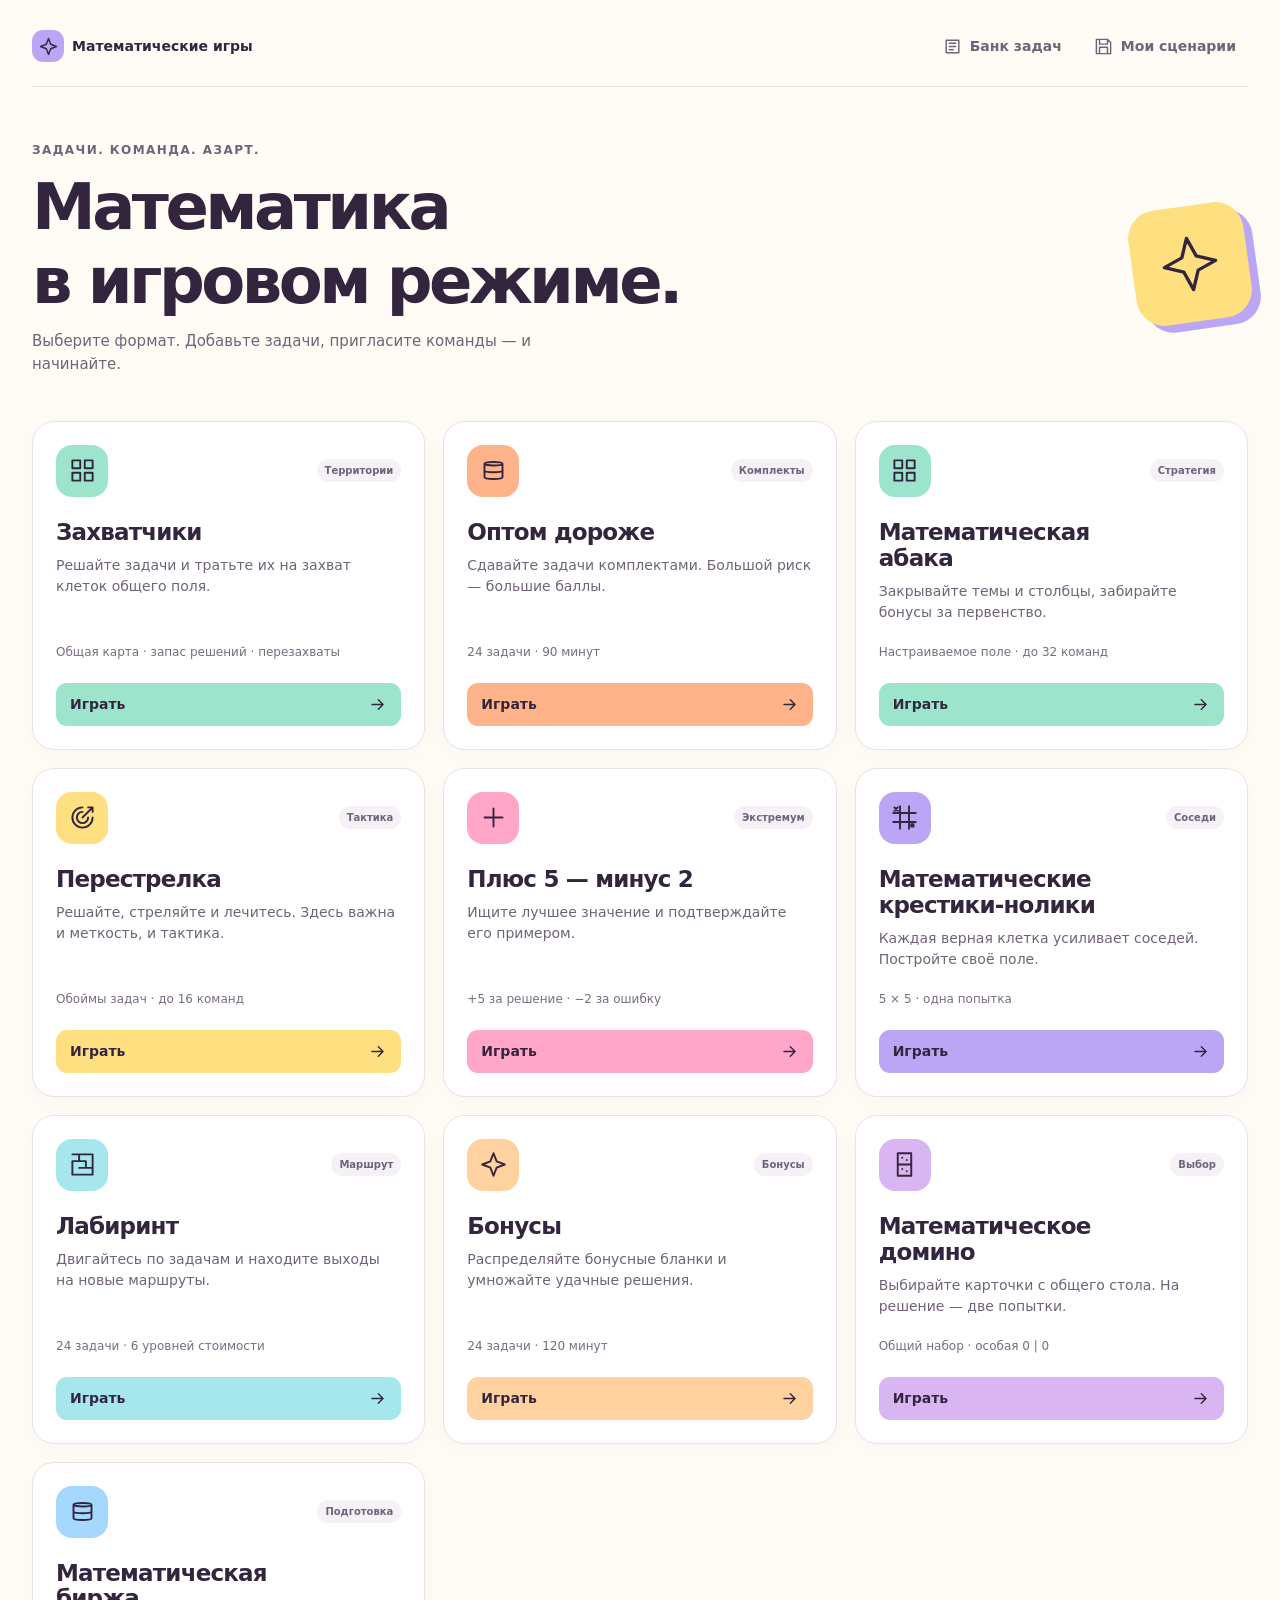
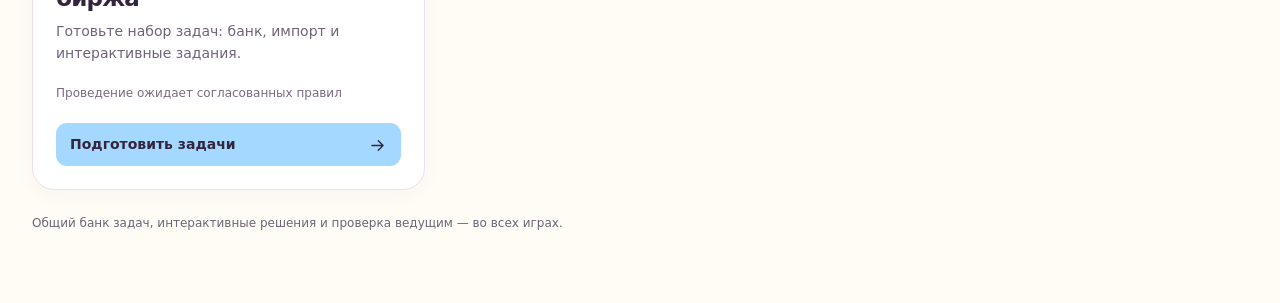
==== commit 078d77e4: "Add Invaders with atomic captures and shared platform modules Shared task bank, Excel, cutting tasks" ====
--- a/index.html
+++ b/index.html
@@ -1 +1 @@
-<!doctype html><html lang="ru"><head><meta charset="utf-8"><meta name="viewport" content="width=device-width,initial-scale=1"><title>Математические игры</title><link rel="stylesheet" href="./platform-ui.css?v=candy-2"><script src="./platform-ui.js?v=candy-2"></script></head><body class="mg-catalog"><main><nav></nav><header class="mg-catalog-hero"><div><div class="mg-eyebrow">Задачи. Команда. Азарт.</div><h1>Математика<br>в игровом режиме.</h1><p>Выберите формат. Добавьте задачи, пригласите команды — и начинайте.</p></div><div class="mg-hero-mark" data-icon="spark" aria-hidden="true"></div></header><div class="mg-catalog-grid"><article class="mg-game-card" style="--card-accent:var(--peach)"><div class="mg-game-card-top"><span class="mg-game-icon" data-icon="coins"></span><span class="mg-chip">Комплекты</span></div><h2>Оптом дороже</h2><p>Сдавайте задачи комплектами. Большой риск — большие баллы.</p><p class="mg-game-meta">24 задачи · 90 минут</p><a href="./optom-dorozhe.html"><span>Играть</span><span data-icon="arrow"></span></a></article><article class="mg-game-card" style="--card-accent:var(--mint)"><div class="mg-game-card-top"><span class="mg-game-icon" data-icon="grid"></span><span class="mg-chip">Стратегия</span></div><h2>Математическая абака</h2><p>Закрывайте темы и столбцы, забирайте бонусы за первенство.</p><p class="mg-game-meta">Настраиваемое поле · до 32 команд</p><a href="./abaka.html"><span>Играть</span><span data-icon="arrow"></span></a></article><article class="mg-game-card" style="--card-accent:var(--lemon)"><div class="mg-game-card-top"><span class="mg-game-icon" data-icon="target"></span><span class="mg-chip">Тактика</span></div><h2>Перестрелка</h2><p>Решайте, стреляйте и лечитесь. Здесь важна и меткость, и тактика.</p><p class="mg-game-meta">Обоймы задач · до 16 команд</p><a href="./perestrelka.html"><span>Играть</span><span data-icon="arrow"></span></a></article><article class="mg-game-card" style="--card-accent:var(--strawberry)"><div class="mg-game-card-top"><span class="mg-game-icon" data-icon="plus"></span><span class="mg-chip">Экстремум</span></div><h2>Плюс 5 — минус 2</h2><p>Ищите лучшее значение и подтверждайте его примером.</p><p class="mg-game-meta">+5 за решение · −2 за ошибку</p><a href="./new-games.html?kind=p52"><span>Играть</span><span data-icon="arrow"></span></a></article><article class="mg-game-card" style="--card-accent:var(--lavender)"><div class="mg-game-card-top"><span class="mg-game-icon" data-icon="xo"></span><span class="mg-chip">Соседи</span></div><h2>Математические крестики-нолики</h2><p>Каждая верная клетка усиливает соседей. Постройте своё поле.</p><p class="mg-game-meta">5 × 5 · одна попытка</p><a href="./new-games.html?kind=xo"><span>Играть</span><span data-icon="arrow"></span></a></article><article class="mg-game-card" style="--card-accent:var(--aqua)"><div class="mg-game-card-top"><span class="mg-game-icon" data-icon="maze"></span><span class="mg-chip">Маршрут</span></div><h2>Лабиринт</h2><p>Двигайтесь по задачам и находите выходы на новые маршруты.</p><p class="mg-game-meta">24 задачи · 6 уровней стоимости</p><a href="./new-games.html?kind=maze"><span>Играть</span><span data-icon="arrow"></span></a></article><article class="mg-game-card" style="--card-accent:var(--apricot)"><div class="mg-game-card-top"><span class="mg-game-icon" data-icon="spark"></span><span class="mg-chip">Бонусы</span></div><h2>Бонусы</h2><p>Распределяйте бонусные бланки и умножайте удачные решения.</p><p class="mg-game-meta">24 задачи · 120 минут</p><a href="./new-games.html?kind=bonus"><span>Играть</span><span data-icon="arrow"></span></a></article><article class="mg-game-card" style="--card-accent:var(--orchid)"><div class="mg-game-card-top"><span class="mg-game-icon" data-icon="domino"></span><span class="mg-chip">Выбор</span></div><h2>Математическое домино</h2><p>Выбирайте карточки с общего стола. На решение — две попытки.</p><p class="mg-game-meta">Общий набор · особая 0 | 0</p><a href="./new-games.html?kind=domino"><span>Играть</span><span data-icon="arrow"></span></a></article><article class="mg-game-card" style="--card-accent:var(--sky)"><div class="mg-game-card-top"><span class="mg-game-icon" data-icon="coins"></span><span class="mg-chip">Подготовка</span></div><h2>Математическая биржа</h2><p>Готовьте набор задач: банк, импорт и интерактивные задания.</p><p class="mg-game-meta">Проведение ожидает согласованных правил</p><a href="./birzha.html"><span>Подготовить задачи</span><span data-icon="arrow"></span></a></article></div><p class="mg-catalog-footer">Общий банк задач, интерактивные решения и проверка ведущим — во всех играх.</p></main></body></html>+<!doctype html><html lang="ru"><head><meta charset="utf-8"><meta name="viewport" content="width=device-width,initial-scale=1"><title>Математические игры</title><link rel="stylesheet" href="./platform-ui.css?v=candy-2"><script src="./platform-ui.js?v=candy-2"></script></head><body class="mg-catalog"><main><nav></nav><header class="mg-catalog-hero"><div><div class="mg-eyebrow">Задачи. Команда. Азарт.</div><h1>Математика<br>в игровом режиме.</h1><p>Выберите формат. Добавьте задачи, пригласите команды — и начинайте.</p></div><div class="mg-hero-mark" data-icon="spark" aria-hidden="true"></div></header><div class="mg-catalog-grid"><article class="mg-game-card" style="--card-accent:var(--mint)"><div class="mg-game-card-top"><span class="mg-game-icon" data-icon="grid"></span><span class="mg-chip">Территории</span></div><h2>Захватчики</h2><p>Решайте задачи и тратьте их на захват клеток общего поля.</p><p class="mg-game-meta">Общая карта · запас решений · перезахваты</p><a href="./invaders.html"><span>Играть</span><span data-icon="arrow"></span></a></article><article class="mg-game-card" style="--card-accent:var(--peach)"><div class="mg-game-card-top"><span class="mg-game-icon" data-icon="coins"></span><span class="mg-chip">Комплекты</span></div><h2>Оптом дороже</h2><p>Сдавайте задачи комплектами. Большой риск — большие баллы.</p><p class="mg-game-meta">24 задачи · 90 минут</p><a href="./optom-dorozhe.html"><span>Играть</span><span data-icon="arrow"></span></a></article><article class="mg-game-card" style="--card-accent:var(--mint)"><div class="mg-game-card-top"><span class="mg-game-icon" data-icon="grid"></span><span class="mg-chip">Стратегия</span></div><h2>Математическая абака</h2><p>Закрывайте темы и столбцы, забирайте бонусы за первенство.</p><p class="mg-game-meta">Настраиваемое поле · до 32 команд</p><a href="./abaka.html"><span>Играть</span><span data-icon="arrow"></span></a></article><article class="mg-game-card" style="--card-accent:var(--lemon)"><div class="mg-game-card-top"><span class="mg-game-icon" data-icon="target"></span><span class="mg-chip">Тактика</span></div><h2>Перестрелка</h2><p>Решайте, стреляйте и лечитесь. Здесь важна и меткость, и тактика.</p><p class="mg-game-meta">Обоймы задач · до 16 команд</p><a href="./perestrelka.html"><span>Играть</span><span data-icon="arrow"></span></a></article><article class="mg-game-card" style="--card-accent:var(--strawberry)"><div class="mg-game-card-top"><span class="mg-game-icon" data-icon="plus"></span><span class="mg-chip">Экстремум</span></div><h2>Плюс 5 — минус 2</h2><p>Ищите лучшее значение и подтверждайте его примером.</p><p class="mg-game-meta">+5 за решение · −2 за ошибку</p><a href="./new-games.html?kind=p52"><span>Играть</span><span data-icon="arrow"></span></a></article><article class="mg-game-card" style="--card-accent:var(--lavender)"><div class="mg-game-card-top"><span class="mg-game-icon" data-icon="xo"></span><span class="mg-chip">Соседи</span></div><h2>Математические крестики-нолики</h2><p>Каждая верная клетка усиливает соседей. Постройте своё поле.</p><p class="mg-game-meta">5 × 5 · одна попытка</p><a href="./new-games.html?kind=xo"><span>Играть</span><span data-icon="arrow"></span></a></article><article class="mg-game-card" style="--card-accent:var(--aqua)"><div class="mg-game-card-top"><span class="mg-game-icon" data-icon="maze"></span><span class="mg-chip">Маршрут</span></div><h2>Лабиринт</h2><p>Двигайтесь по задачам и находите выходы на новые маршруты.</p><p class="mg-game-meta">24 задачи · 6 уровней стоимости</p><a href="./new-games.html?kind=maze"><span>Играть</span><span data-icon="arrow"></span></a></article><article class="mg-game-card" style="--card-accent:var(--apricot)"><div class="mg-game-card-top"><span class="mg-game-icon" data-icon="spark"></span><span class="mg-chip">Бонусы</span></div><h2>Бонусы</h2><p>Распределяйте бонусные бланки и умножайте удачные решения.</p><p class="mg-game-meta">24 задачи · 120 минут</p><a href="./new-games.html?kind=bonus"><span>Играть</span><span data-icon="arrow"></span></a></article><article class="mg-game-card" style="--card-accent:var(--orchid)"><div class="mg-game-card-top"><span class="mg-game-icon" data-icon="domino"></span><span class="mg-chip">Выбор</span></div><h2>Математическое домино</h2><p>Выбирайте карточки с общего стола. На решение — две попытки.</p><p class="mg-game-meta">Общий набор · особая 0 | 0</p><a href="./new-games.html?kind=domino"><span>Играть</span><span data-icon="arrow"></span></a></article><article class="mg-game-card" style="--card-accent:var(--sky)"><div class="mg-game-card-top"><span class="mg-game-icon" data-icon="coins"></span><span class="mg-chip">Подготовка</span></div><h2>Математическая биржа</h2><p>Готовьте набор задач: банк, импорт и интерактивные задания.</p><p class="mg-game-meta">Проведение ожидает согласованных правил</p><a href="./birzha.html"><span>Подготовить задачи</span><span data-icon="arrow"></span></a></article></div><p class="mg-catalog-footer">Общий банк задач, интерактивные решения и проверка ведущим — во всех играх.</p></main></body></html>
